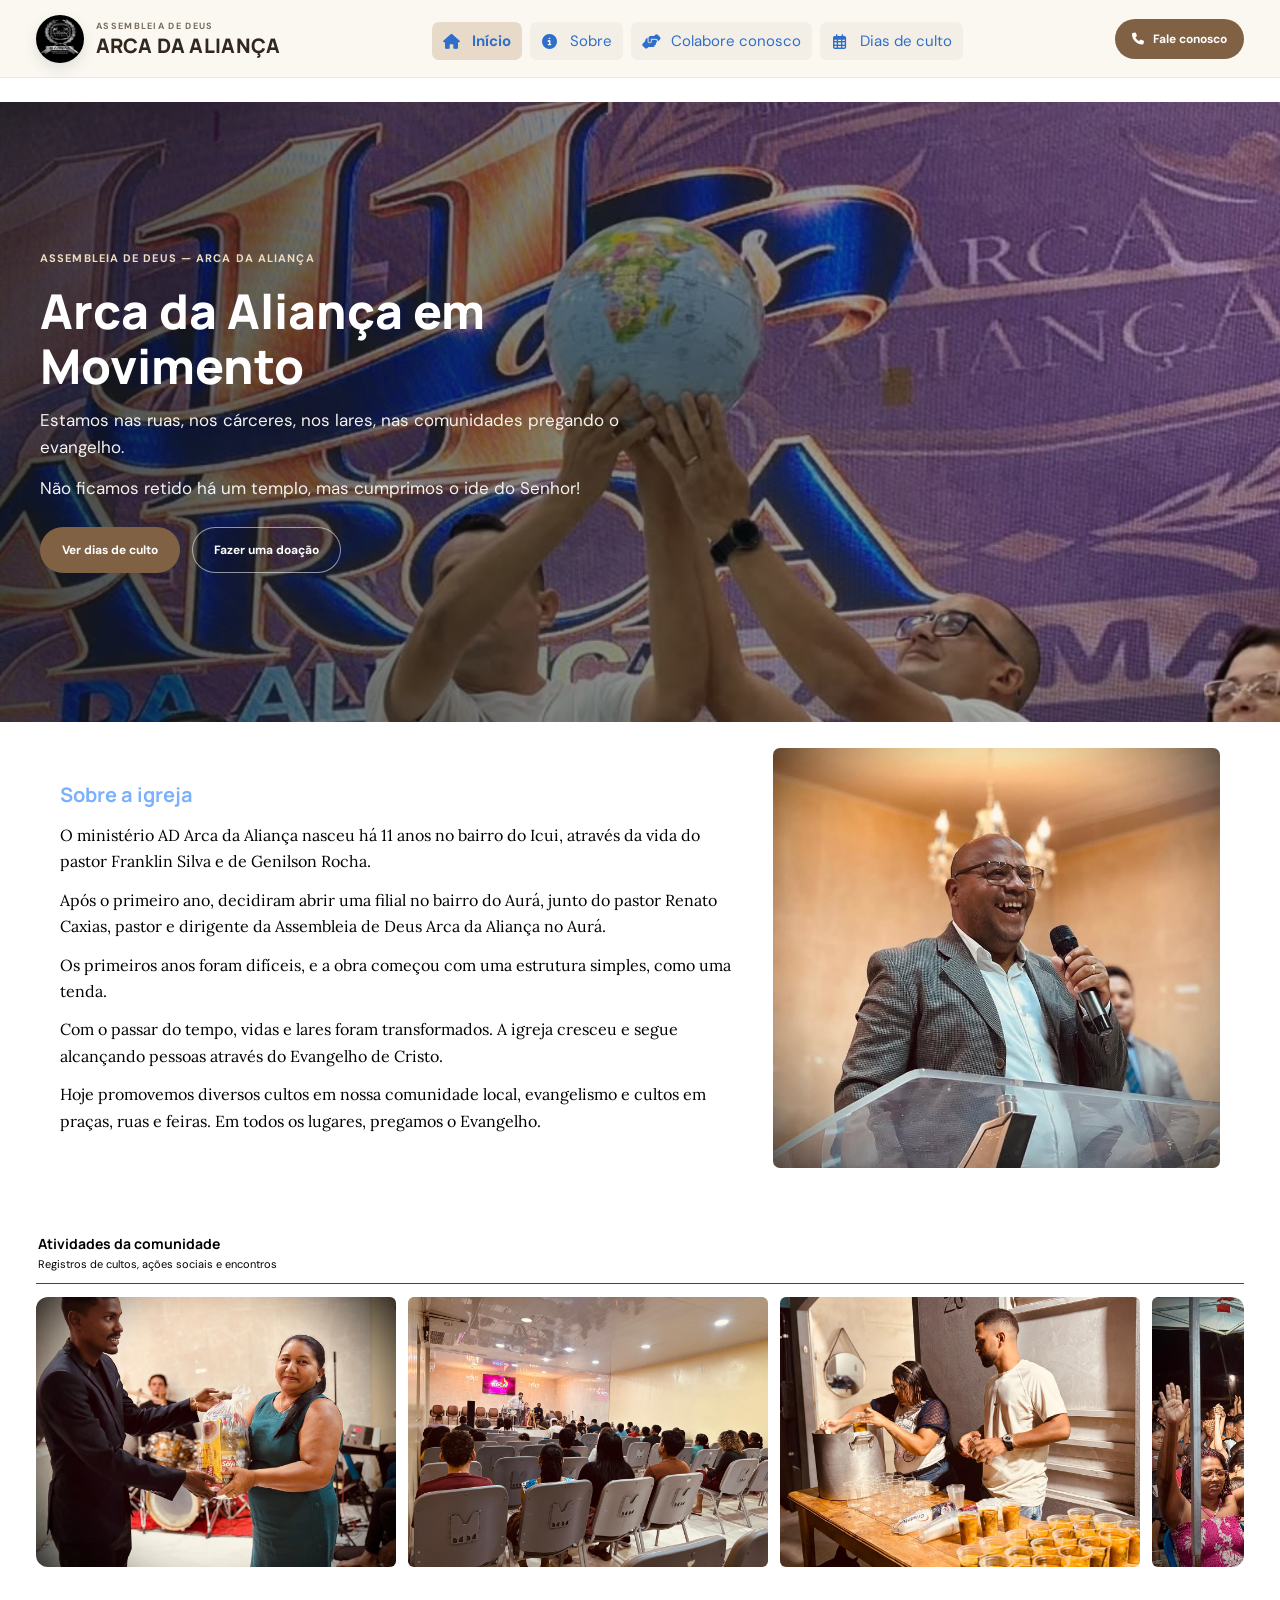
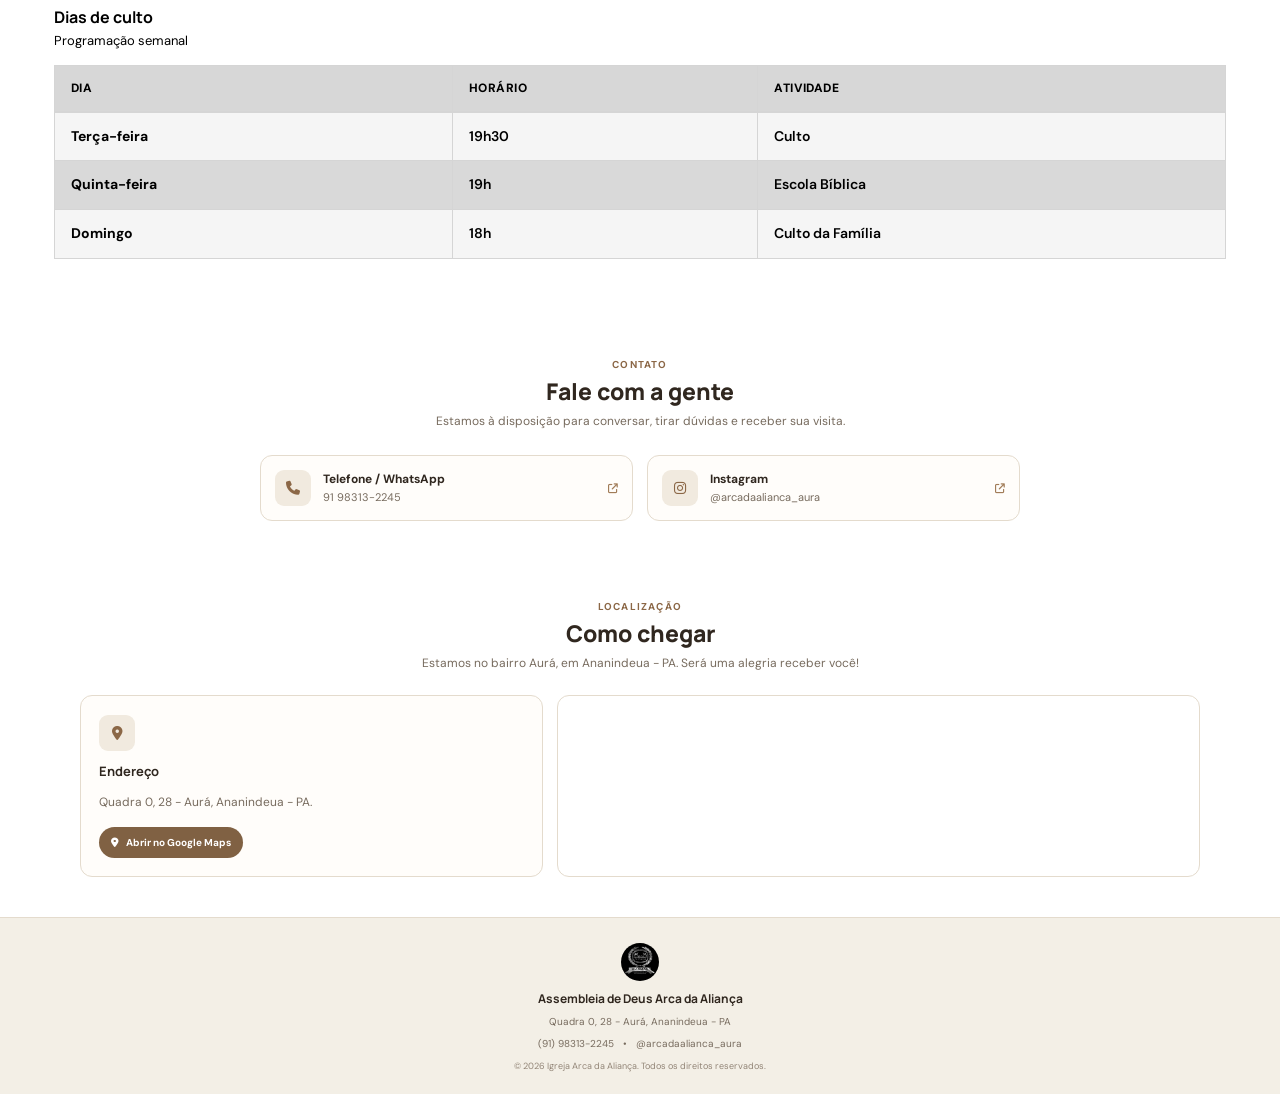
==== dashboard.html @ 75fc0b14 "Refresh dashboard header and hero" ====
<!DOCTYPE html>
<html lang="pt-BR">
  <head>
    <meta charset="UTF-8" />
    <meta name="viewport" content="width=device-width, initial-scale=1.0" />
    <meta name="theme-color" content="#f5f6f2" />
    <title>Painel de atividades | AD Arca da Aliança</title>
    <link rel="preconnect" href="https://fonts.googleapis.com" />
    <link rel="preconnect" href="https://fonts.gstatic.com" crossorigin />
    <link href="https://fonts.googleapis.com/css2?family=DM+Sans:wght@400;500;600;700&family=Lora:wght@400;500;600;700&family=Manrope:wght@500;600;700;800&display=swap" rel="stylesheet" />
    <link rel="stylesheet" href="https://cdnjs.cloudflare.com/ajax/libs/font-awesome/6.5.2/css/all.min.css" />
    <link rel="stylesheet" href="dashboard.css?v=20261015-layout2" />
  </head>
  <body class="dark-preview">
    <div class="app">
      <main class="main" id="inicio">
        <header class="topbar">
          <div class="brand-hero" aria-label="Logo e nome da igreja">
            <img src="logo_arca.jpg" alt="Logo da Assembleia de Deus Arca da Aliança" class="brand-logo" />
            <div class="brand-hero-copy">
              <span class="brand-hero-label">ASSEMBLEIA DE DEUS</span>
              <h1>ARCA DA ALIANÇA</h1>
            </div>
          </div>
          <nav class="nav" aria-label="Navegação principal">
            <a class="active" href="#inicio"><i class="fa-solid fa-house" aria-hidden="true"></i><span class="nav-link-label">Início</span></a>
            <a href="#sobre"><i class="fa-solid fa-circle-info" aria-hidden="true"></i><span class="nav-link-label">Sobre</span></a>
            <a href="colabore.html" target="_blank" rel="noopener noreferrer" title="Abrir chave Pix e QR Code"><i class="fa-solid fa-handshake-angle" aria-hidden="true"></i><span class="nav-link-label">Colabore conosco</span></a>
            <a href="#dias-culto"><i class="fa-regular fa-calendar-days" aria-hidden="true"></i><span class="nav-link-label">Dias de culto</span></a>
          </nav>
          <a class="header-cta" href="tel:+5591983132245"><i class="fa-solid fa-phone" aria-hidden="true"></i><span>Fale conosco</span></a>
        </header>

        <section class="welcome" id="sobre" aria-label="Sobre a comunidade">
          <div class="welcome-content">
            <div class="welcome-kicker">ASSEMBLEIA DE DEUS — ARCA DA ALIANÇA</div>
            <h2>Arca da Aliança em Movimento</h2>
            <p>Estamos nas ruas, nos cárceres, nos lares, nas comunidades pregando o evangelho.</p>
            <p>Não ficamos retido há um templo, mas cumprimos o ide do Senhor!</p>
            <div class="welcome-actions">
              <a class="welcome-action primary" href="#dias-culto">Ver dias de culto</a>
              <a class="welcome-action secondary" href="colabore.html" target="_blank" rel="noopener noreferrer">Fazer uma doação</a>
            </div>
          </div>
        </section>

    
        <div class="content-grid">
          <section class="panel" id="sobre-igreja">
            <div class="about-layout">
              <div class="about-copy">
                <h1 class="about-heading">Sobre a igreja</h1>
                <div class="about-description">
                  <p>O ministério AD Arca da Aliança nasceu há 11 anos no bairro do Icui, através da vida do pastor Franklin Silva e de Genilson Rocha.</p>
                  <p>Após o primeiro ano, decidiram abrir uma filial no bairro do Aurá, junto do pastor Renato Caxias, pastor e dirigente da Assembleia de Deus Arca da Aliança no Aurá.</p>
                  <p>Os primeiros anos foram difíceis, e a obra começou com uma estrutura simples, como uma tenda.</p>
                  <p>Com o passar do tempo, vidas e lares foram transformados. A igreja cresceu e segue alcançando pessoas através do Evangelho de Cristo.</p>
                  <p>Hoje promovemos diversos cultos em nossa comunidade local, evangelismo e cultos em praças, ruas e feiras. Em todos os lugares, pregamos o Evangelho.</p>
                </div>
              </div>
              <div class="about-side">
                <figure class="about-image pastor-photo">
                  <img src="PR.renato.jpg" alt="Pastor Renato da Assembleia de Deus Arca da Aliança" loading="lazy" />
                </figure>
              </div>
            </div>
          </section>

        </div>

        <section class="photo-trend" aria-label="Fotos das atividades da igreja">
          <div class="photo-trend-head">
            <div><h2>Atividades da comunidade</h2><p>Registros de cultos, ações sociais e encontros</p></div>
          </div>
          <div class="photo-trend-window" role="region" aria-label="Galeria de fotos em rolagem contínua" tabindex="0">
            <div class="photo-trend-track">
              <div class="photo-trend-set">
                <figure class="photo-trend-card"><img src="imagem_1.jpeg" alt="Entrega de alimentos durante uma ação comunitária" loading="lazy" /></figure>
                <figure class="photo-trend-card"><img src="imagem_2.jpeg" alt="Membros reunidos durante um culto" loading="lazy" /></figure>
                <figure class="photo-trend-card"><img src="imagem_3.jpeg" alt="Voluntários preparando bebidas para a comunidade" loading="lazy" /></figure>
                <figure class="photo-trend-card"><img src="imagem_4.jpeg" alt="Comunidade reunida em oração" loading="lazy" /></figure>
                <figure class="photo-trend-card"><img src="ceia_1.jpg" alt="Ceia do Senhor celebrada pela comunidade" loading="lazy" /></figure>
                <figure class="photo-trend-card"><img src="ceia_2.jpg" alt="Momento de comunhão e ceia em congregação" loading="lazy" /></figure>
              </div>
              <div class="photo-trend-set" aria-hidden="true">
                <figure class="photo-trend-card"><img src="imagem_1.jpeg" alt="" loading="lazy" /></figure>
                <figure class="photo-trend-card"><img src="imagem_2.jpeg" alt="" loading="lazy" /></figure>
                <figure class="photo-trend-card"><img src="imagem_3.jpeg" alt="" loading="lazy" /></figure>
                <figure class="photo-trend-card"><img src="imagem_4.jpeg" alt="" loading="lazy" /></figure>
                <figure class="photo-trend-card"><img src="ceia_1.jpg" alt="" loading="lazy" /></figure>
                <figure class="photo-trend-card"><img src="ceia_2.jpg" alt="" loading="lazy" /></figure>
              </div>
            </div>
          </div>
        </section>

        <section class="panel service-sheet" id="dias-culto" aria-labelledby="service-sheet-title">
          <div class="panel-head">
            <div><h2 id="service-sheet-title">Dias de culto</h2><p class="panel-subtitle">Programação semanal</p></div>
          </div>
          <div class="service-sheet-scroll">
            <table class="service-table">
              <caption class="sr-only">Dias, horários e atividades da igreja</caption>
              <thead>
                <tr><th scope="col">Dia</th><th scope="col">Horário</th><th scope="col">Atividade</th></tr>
              </thead>
              <tbody>
                <tr><th scope="row">Terça-feira</th><td>19h30</td><td>Culto</td></tr>
                <tr class="day-highlight"><th scope="row">Quinta-feira</th><td>19h</td><td>Escola Bíblica</td></tr>
                <tr><th scope="row">Domingo</th><td>18h</td><td>Culto da Família</td></tr>
              </tbody>
            </table>
          </div>
        </section>

        <section class="contact-section" id="contato" aria-labelledby="contact-title">
          <div class="closing-heading">
            <span class="closing-eyebrow">Contato</span>
            <h2 id="contact-title">Fale com a gente</h2>
            <p>Estamos à disposição para conversar, tirar dúvidas e receber sua visita.</p>
          </div>
          <div class="contact-list">
            <a class="contact-card" href="tel:+5591983132245">
              <span class="closing-icon"><i class="fa-solid fa-phone" aria-hidden="true"></i></span>
              <span><strong>Telefone / WhatsApp</strong><small>91 98313-2245</small></span>
              <i class="fa-solid fa-arrow-up-right-from-square contact-arrow" aria-hidden="true"></i>
            </a>
            <a class="contact-card" href="https://www.instagram.com/arcadaalianca_aura?utm_source=ig_web_button_share_sheet&;srtk=ZDNlZDc0MzIxNw==" target="_blank" rel="noopener noreferrer">
              <span class="closing-icon"><i class="fa-brands fa-instagram" aria-hidden="true"></i></span>
              <span><strong>Instagram</strong><small>@arcadaalianca_aura</small></span>
              <i class="fa-solid fa-arrow-up-right-from-square contact-arrow" aria-hidden="true"></i>
            </a>
          </div>
        </section>

        <section class="location-section" id="atividades" aria-labelledby="location-title">
          <div class="closing-heading">
            <span class="closing-eyebrow">Localização</span>
            <h2 id="location-title">Como chegar</h2>
            <p>Estamos no bairro Aurá, em Ananindeua - PA. Será uma alegria receber você!</p>
          </div>
          <div class="location-layout">
            <div class="address-card">
              <span class="closing-icon"><i class="fa-solid fa-location-dot" aria-hidden="true"></i></span>
              <h3>Endereço</h3>
              <p>Quadra 0, 28 - Aurá, Ananindeua - PA.</p>
              <a class="map-link" href="https://maps.app.goo.gl/gEr5ApzBTGcpxext6" target="_blank" rel="noopener noreferrer">
                <i class="fa-solid fa-location-dot" aria-hidden="true"></i> Abrir no Google Maps
              </a>
            </div>
            <div class="location-map">
              <iframe
                title="Mapa da Assembleia de Deus Arca da Aliança no bairro Aurá"
                src="https://www.google.com/maps?q=Quadra+0,+28,+Aur%C3%A1,+Ananindeua+-+PA&output=embed"
                loading="lazy"
                referrerpolicy="no-referrer-when-downgrade"
                allowfullscreen>
              </iframe>
            </div>
          </div>
        </section>

      </main>
      <footer class="site-footer">
        <img src="logo_arca.jpg" alt="" class="footer-logo" />
        <strong>Assembleia de Deus Arca da Aliança</strong>
        <p>Quadra 0, 28 - Aurá, Ananindeua - PA</p>
        <div class="footer-contact">
          <a href="tel:+5591983132245">(91) 98313-2245</a>
          <span aria-hidden="true">•</span>
          <a href="https://www.instagram.com/arcadaalianca_aura?utm_source=ig_web_button_share_sheet&;srtk=ZDNlZDc0MzIxNw==" target="_blank" rel="noopener noreferrer">@arcadaalianca_aura</a>
        </div>
        <small>© 2026 Igreja Arca da Aliança. Todos os direitos reservados.</small>
      </footer>
    </div>

    <script>
      document.querySelectorAll(".nav a").forEach((link) => {
        link.addEventListener("click", () => {
          document.querySelectorAll(".nav a").forEach((item) => item.classList.remove("active"));
          link.classList.add("active");
        });
      });
    </script>
  </body>
</html>
---- dashboard.css ----
:root {
  --canvas: #f4f8ff;
  --surface: #fff;
  --ink: #1c2d3d;
  --muted: #5f7286;
  --line: #e4ebf7;
  --green: #2f6ecb;
  --green-soft: #ebf4ff;
  --coral: #d96e55;
  --coral-soft: #fbede8;
  --blue: #2f6ecb;
  --blue-soft: #ebf4ff;
  --gold: #bd8b3d;
  --gold-soft: #f7f0e3;
  --shadow: 0 12px 30px rgba(38, 74, 120, 0.08);
}

* { box-sizing: border-box; }

body {
  margin: 0;
  background: #ffffff;
  color: var(--ink);
  font-family: "DM Sans", sans-serif;
  font-size: 14px;
}

body.dark-preview {
  --canvas: #0f1a2d;
  --surface: #1e2d45;
  --ink: #edf3ff;
  --muted: #a9bfdc;
  --line: #314a6c;
  --green: #7bb0ff;
  --green-soft: #20385d;
  --coral: #ef987f;
  --coral-soft: #452f2a;
  --blue: #7bb0ff;
  --blue-soft: #20385d;
  --gold: #e2c071;
  --gold-soft: #413a27;
  --shadow: 0 10px 28px rgba(0, 0, 0, 0.25);
}

body.dark-preview .sidebar { background: var(--surface); }
body.dark-preview .nav-label { color: var(--muted); }
body.dark-preview .nav a,
body.dark-preview .nav a:hover { color: #2f6ecb; }
body.dark-preview .icon-button { color: #c9d3cc; }
body.dark-preview .period-select,
body.dark-preview .secondary-button,
body.dark-preview .select-small { background: var(--surface); color: var(--ink); }
body.dark-preview .eyebrow,
body.dark-preview .about-heading,
body.dark-preview .church-info-copy a { color: var(--green); }
body.dark-preview .about-description,
body.dark-preview .church-info-copy p,
body.dark-preview .service-table tbody th,
body.dark-preview .service-table tbody td { color: #dce6de; }
body.dark-preview .service-table tbody tr:nth-child(even) { background: var(--surface); }
body.dark-preview .bar.current { background: var(--green); }

button, select, input, textarea { font: inherit; }
button { cursor: pointer; }
.app { min-height: 100vh; }

.sidebar {
  background: transparent;
  border-right: none;
  display: flex;
  flex-direction: column;
  inset: 0 auto 0 0;
  padding: 14px 17px 18px;
  position: fixed;
  width: 244px;
  z-index: 3;
}

.brand { align-items: center; display: flex; gap: 11px; padding: 0 7px 14px; }
.brand-mark {
  align-items: center;
  background: transparent;
  border-radius: 0;
  color: white;
  display: flex;
  flex: 0 0 39px;
  height: 39px;
  justify-content: center;
  overflow: hidden;
}
.brand-mark img { display: block; height: 100%; object-fit: cover; width: 100%; }
.brand-mark i { font-size: 17px; }
.brand-name { font: 800 13px/1.25 "Manrope", sans-serif; }
.brand-caption { color: var(--muted); font-size: 11px; margin-top: 3px; }
.nav { display: flex; flex-wrap: wrap; gap: 5px 8px; justify-content: center; margin-top: 7px; padding: 0 0 2px; width: 100%; }
.nav a {
  align-items: center;
  background: #f3efe6;
  border-radius: 7px;
  color: #2f6ecb;
  display: flex;
  flex: 0 0 auto;
  font-size: 15px;
  gap: 12px;
  min-height: 38px;
  padding: 0 11px;
  text-decoration: none;
  transition: background 160ms ease, color 160ms ease;
}
.nav a i { font-size: 15px; text-align: center; width: 17px; }
.nav a:hover { background: #eee5d8; color: #2f6ecb; }
.nav a.active { background: #e7dac8; color: #2f6ecb; font-weight: 700; }
.nav-count { background: var(--coral-soft); border-radius: 20px; color: var(--coral); font-size: 10px; font-weight: 700; margin-left: auto; padding: 3px 7px; }
.sidebar-bottom { border-top: 1px solid var(--line); margin-top: auto; padding-top: 15px; }
.church-mini { align-items: center; display: flex; gap: 10px; padding: 7px; }
.church-mini img { border-radius: 50%; height: 34px; object-fit: cover; width: 34px; }
.church-mini strong { display: block; font-size: 12px; }
.church-mini span { color: var(--muted); display: block; font-size: 10px; margin-top: 2px; }

.main {
  margin-left: 0;
  min-height: 100vh;
  padding: 20px 36px 38px;
  background: #ffffff;
}
.topbar { align-items: center; background: #fbf8f2; border-bottom: 1px solid #eee6d8; display: flex; flex-direction: row; gap: 12px 22px; height: auto; justify-content: space-between; margin: -20px -36px 24px; min-height: 78px; padding: 10px 36px; }
.brand-hero { align-items: center; display: flex; flex: 0 0 auto; gap: 12px; }
.brand-logo { border-radius: 50%; box-shadow: 0 6px 14px rgba(34, 55, 42, 0.12); height: 48px; object-fit: cover; width: 48px; }
.brand-hero-copy { display: flex; flex-direction: column; gap: 2px; }
.brand-hero-label { color: #776b5e; font-size: 9px; font-weight: 700; letter-spacing: 1.3px; text-transform: uppercase; }
.brand-hero h1 { color: #30271f; font: 800 20px/1.15 "Manrope", sans-serif; letter-spacing: 0.3px; margin: 0; }
.header-cta { align-items: center; background: #806143; border-radius: 24px; color: #fff; display: inline-flex; flex: 0 0 auto; font-size: 12px; font-weight: 700; gap: 9px; min-height: 40px; padding: 0 17px; text-decoration: none; transition: background 160ms ease; }
.header-cta:hover { background: #654b32; }
.crumb { color: #111111; font-size: 12px; }
.crumb strong { color: #111111; font-weight: 600; }
.top-actions { align-items: center; display: flex; gap: 17px; }
.icon-button { background: transparent; border: 0; color: #69736c; font-size: 16px; height: 36px; position: relative; width: 36px; }
.icon-button:hover { color: var(--green); }
.notification-dot { background: var(--coral); border: 2px solid var(--canvas); border-radius: 50%; height: 8px; position: absolute; right: 7px; top: 6px; width: 8px; }
.top-divider { background: var(--line); height: 28px; width: 1px; }
.profile { align-items: center; display: flex; gap: 9px; }
.profile-avatar { align-items: center; background: #e6d5c2; border-radius: 50%; color: #604c39; display: flex; font-size: 11px; font-weight: 700; height: 34px; justify-content: center; width: 34px; }
.profile-name { font-size: 12px; font-weight: 700; }
.profile-role { color: var(--muted); font-size: 10px; margin-top: 2px; }

.page-heading { display: none; }
.eyebrow { display: none; }
h1, h2, p { margin: 0; }
h1 { font: 800 25px/1.25 "Manrope", sans-serif; margin-top: 5px; }
.heading-copy { color: var(--muted); font-size: 12px; margin-top: 6px; }
.heading-actions { align-items: center; display: flex; gap: 9px; }
.period-select, .secondary-button {
  background: var(--surface);
  border: 1px solid var(--line);
  border-radius: 6px;
  color: #455047;
  height: 38px;
  padding: 0 11px;
}
.period-select { min-width: 142px; }
.primary-button { align-items: center; background: var(--blue); border: 0; border-radius: 6px; color: white; display: inline-flex; gap: 8px; height: 38px; padding: 0 13px; transition: background 160ms ease; }
.primary-button:hover { background: #245fb3; }

.welcome {
  align-items: center;
  background: linear-gradient(90deg, rgba(11, 20, 16, 0.76) 0%, rgba(11, 20, 16, 0.54) 30%, rgba(11, 20, 16, 0.26) 100%), url("fundo_1.jpg") center 46% / cover no-repeat;
  border-radius: 0;
  color: white;
  display: flex;
  justify-content: flex-start;
  margin: 0 -36px;
  min-height: min(74vh, 620px);
  overflow: hidden;
  padding: 64px max(36px, calc((100vw - 1200px) / 2));
  position: relative;
}
.welcome::after { content: ""; inset: 0; position: absolute; }
.welcome img { display: none; }
.welcome-content { max-width: 660px; position: relative; z-index: 1; }
.welcome-kicker { color: #f0ddbf; font-size: 11px; font-weight: 700; letter-spacing: 1.1px; }
.welcome h2 { font: 800 48px/1.15 "Manrope", sans-serif; margin-top: 18px; max-width: 620px; }
.welcome p { color: #f4f2ed; font-size: 17px; line-height: 1.6; margin-top: 14px; max-width: 620px; }
.welcome-actions { align-items: center; display: flex; flex-wrap: wrap; gap: 12px; margin-top: 25px; }
.welcome-action { align-items: center; border: 1px solid transparent; border-radius: 24px; display: inline-flex; font-size: 12px; font-weight: 700; justify-content: center; min-height: 46px; padding: 0 21px; text-decoration: none; transition: background 160ms ease, border-color 160ms ease; }
.welcome-action.primary { background: #806143; color: #fff; }
.welcome-action.primary:hover { background: #654b32; }
.welcome-action.secondary { background: rgba(20, 18, 17, .16); border-color: rgba(255, 255, 255, .55); color: #fff; }
.welcome-action.secondary:hover { background: rgba(255, 255, 255, .16); }
.welcome-date { align-items: center; align-self: flex-end; background: rgba(255,255,255,.12); border: 1px solid rgba(255,255,255,.2); border-radius: 5px; color: white; display: flex; font-size: 11px; gap: 8px; padding: 11px 13px; position: relative; z-index: 1; }

.section-heading { align-items: center; display: flex; justify-content: space-between; margin-bottom: 13px; }
.section-heading h2 { font: 700 14px "Manrope", sans-serif; }
.section-heading a { color: var(--green); font-size: 11px; font-weight: 700; text-decoration: none; }
.metrics { display: grid; gap: 13px; grid-template-columns: repeat(4, minmax(0, 1fr)); margin: 22px 0; }
.metric { background: var(--surface); border: 1px solid var(--line); border-radius: 7px; min-height: 118px; padding: 16px; }
.metric-top { align-items: center; color: var(--muted); display: flex; font-size: 11px; justify-content: space-between; }
.metric-icon { align-items: center; border-radius: 6px; display: flex; height: 31px; justify-content: center; width: 31px; }
.metric-icon.green { background: var(--green-soft); color: var(--green); }
.metric-icon.coral { background: var(--coral-soft); color: var(--coral); }
.metric-icon.blue { background: var(--blue-soft); color: var(--blue); }
.metric-icon.gold { background: var(--gold-soft); color: var(--gold); }
.metric-value { font: 800 23px "Manrope", sans-serif; margin-top: 10px; }
.metric-value-upcoming { font-size: 20px; }
.metric-foot { color: var(--muted); font-size: 10px; margin-top: 4px; }
.positive { color: var(--green); font-weight: 700; }

.content-grid { display: grid; gap: 15px; grid-template-columns: minmax(0, 1fr); }
.panel {
  background: transparent;
  border: none;
  border-radius: 0;
  min-width: 0;
  box-shadow: none;
}
#sobre-igreja { min-height: 400px; }
.panel-head { align-items: center; display: flex; justify-content: space-between; padding: 17px 18px 0; }
.panel-head h2 { font: 700 13px "Manrope", sans-serif; }
.panel-subtitle { color: #111111; font-size: 10px; margin-top: 4px; }
.select-small { background: white; border: 1px solid var(--line); border-radius: 5px; color: #111111; font-size: 10px; height: 29px; padding: 0 7px; }
.about-layout { align-items: center; display: grid; gap: 30px; grid-template-columns: minmax(0, 1.45fr) minmax(260px, .95fr); padding: 26px 24px 24px; }
.about-copy { min-width: 0; }
.about-heading { color: #111111; font: 700 20px/1.3 "Manrope", sans-serif; margin: 0; }
.about-description { color: #000000; font: 400 16px/1.65 "Lora", Georgia, serif; padding-top: 14px; }
.about-description p + p { margin-top: 12px; }
.about-description p { color: #000000; }
.about-side { display: grid; gap: 16px; }
.about-image { aspect-ratio: 16 / 9; border-radius: 7px; margin: 0; overflow: hidden; }
.pastor-photo {
  aspect-ratio: 4 / 4.8;
  max-height: 420px;
  width: 100%;
}
.pastor-photo img { display: block; height: 100%; object-fit: cover; width: 100%; }
.about-image video { display: none; }
.chart-legend { align-items: center; color: var(--muted); display: flex; font-size: 10px; gap: 7px; padding: 18px 19px 0; }
.legend-dot { background: var(--green); border-radius: 50%; height: 7px; width: 7px; }
.chart { display: flex; flex-direction: column; height: 185px; justify-content: space-between; margin: 12px 18px 15px; }
.chart-area { align-items: end; border-bottom: 1px solid var(--line); display: flex; flex: 1; gap: 13px; justify-content: space-around; padding: 7px 5px 0; position: relative; }
.chart-area::before, .chart-area::after { border-top: 1px dashed #edf0eb; content: ""; left: 0; position: absolute; right: 0; }
.chart-area::before { top: 33%; }
.chart-area::after { top: 66%; }
.bar-group { align-items: center; display: flex; flex: 1; flex-direction: column; height: 100%; justify-content: end; position: relative; z-index: 1; }
.bar { background: #bdd4c5; border-radius: 4px 4px 0 0; min-height: 6px; transition: height 250ms ease; width: min(27px, 70%); }
.bar.current { background: var(--green); }
.bar-42 { height: 42%; }
.bar-23 { height: 23%; }
.bar-31 { height: 31%; }
.bar-52 { height: 52%; }
.bar-76 { height: 76%; }
.bar-label { color: var(--muted); font-size: 9px; padding-top: 8px; }
.chart-foot { color: var(--muted); display: flex; font-size: 9px; justify-content: space-between; padding-top: 7px; }

.contact-section {
  background: #fff;
  margin: 38px -36px 0;
  padding: 43px 36px 40px;
}
.closing-heading { margin: 0 auto; max-width: 620px; text-align: center; }
.closing-eyebrow { color: #8b6746; display: block; font-size: 10px; font-weight: 700; letter-spacing: 1.2px; text-transform: uppercase; }
.closing-heading h2 { color: #30271f; font: 800 23px/1.25 "Manrope", sans-serif; margin-top: 6px; }
.closing-heading p { color: #776b5e; font-size: 12px; line-height: 1.6; margin-top: 7px; }
.contact-list { display: grid; gap: 14px; grid-template-columns: repeat(2, minmax(0, 1fr)); margin: 23px auto 0; max-width: 760px; }
.contact-card { align-items: center; background: #fffdfa; border: 1px solid #e4dbcd; border-radius: 12px; color: #30271f; display: flex; gap: 12px; min-height: 66px; padding: 12px 14px; text-decoration: none; transition: border-color 160ms ease, transform 160ms ease; }
.contact-card:hover { border-color: #a17c58; transform: translateY(-2px); }
.closing-icon { align-items: center; background: #f1eadf; border-radius: 9px; color: #8b6746; display: inline-flex; flex: 0 0 36px; height: 36px; justify-content: center; width: 36px; }
.contact-card strong, .contact-card small { display: block; }
.contact-card strong { font-size: 12px; }
.contact-card small { color: #776b5e; font-size: 11px; margin-top: 3px; }
.contact-arrow { color: #a17c58; font-size: 10px; margin-left: auto; }
.location-section { background: #fff; margin: 0 -36px; padding: 39px 36px 40px; }
.location-layout { align-items: stretch; display: grid; gap: 14px; grid-template-columns: minmax(220px, .72fr) minmax(0, 1fr); margin: 22px auto 0; max-width: 1120px; }
.address-card { align-content: center; background: #fffdfa; border: 1px solid #e4dbcd; border-radius: 12px; min-height: 180px; padding: 18px; }
.address-card h3 { color: #30271f; font: 700 13px "Manrope", sans-serif; margin-top: 11px; }
.address-card p { color: #776b5e; font-size: 12px; line-height: 1.6; margin-top: 6px; }
.map-link { align-items: center; background: #806143; border-radius: 20px; color: white; display: inline-flex; font-size: 10px; font-weight: 700; gap: 7px; margin-top: 14px; padding: 9px 12px; text-decoration: none; }
.map-link:hover { background: #654b32; }
.location-map { border: 1px solid #e4dbcd; border-radius: 12px; min-height: 180px; overflow: hidden; }
.location-map iframe { border: 0; display: block; height: 100%; min-height: 180px; width: 100%; }
.site-footer { align-items: center; background: #f3efe6; border-top: 1px solid #e4dbcd; color: #30271f; display: flex; flex-direction: column; gap: 7px; margin: -38px 0 0; padding: 25px 24px 22px; text-align: center; }
.footer-logo { border-radius: 50%; height: 38px; object-fit: cover; width: 38px; }
.site-footer > strong { font: 700 12px "Manrope", sans-serif; margin-top: 2px; }
.site-footer p, .footer-contact { color: #776b5e; font-size: 10px; line-height: 1.5; }
.footer-contact { align-items: center; display: flex; flex-wrap: wrap; gap: 9px; justify-content: center; }
.footer-contact a { color: inherit; text-decoration: none; }
.footer-contact a:hover { text-decoration: underline; }
.site-footer > small { color: #928577; font-size: 9px; margin-top: 2px; }
.service-sheet { margin-top: 22px; }
.service-sheet .panel-head h2, .church-info-panel .panel-head h2 { font-size: 16px; color: #000000; }
.service-sheet .panel-subtitle, .church-info-panel .panel-subtitle { font-size: 13px; color: #000000; }
.service-sheet-scroll { overflow-x: auto; padding: 16px 18px 18px; }
.service-table {
  border-collapse: collapse;
  min-width: 440px;
  width: 100%;
  background: #f2f2f2;
  border: 1px solid #d5d5d5;
}
.service-table th, .service-table td {
  border: 1px solid #d5d5d5;
  padding: 14px 16px;
  text-align: left;
  font-size: 14px;
  line-height: 1.4;
}
.service-table thead th {
  background: #d7d7d7;
  color: #000000;
  font-size: 12px;
  font-weight: 800;
  text-transform: uppercase;
  letter-spacing: 0.04em;
}
.service-table tbody th, .service-table tbody td {
  color: #000000 !important;
  background: #f5f5f5;
  font-weight: 600;
}
.service-table tbody th { font-weight: 700; }
.service-table tbody td { color: #000000 !important; }
.service-table tbody tr:nth-child(even) { background: #efefef; }
.service-table tbody tr:nth-child(odd) { background: #f7f7f7; }
.service-table .day-highlight {
  background: #d9d9d9 !important;
}
.service-table .day-highlight th,
.service-table .day-highlight td {
  color: #000000;
  background: #d9d9d9 !important;
}
.photo-trend { margin-top: 24px; padding: 18px 0 0; }
.photo-trend-head { border-bottom: 1px solid var(--line); margin-bottom: 13px; padding: 0 2px 12px; }
.photo-trend-head h2 { font: 700 14px "Manrope", sans-serif; color: #000000; }
.photo-trend-head p { color: #000000; font-size: 11px; margin-top: 4px; }
.photo-trend-window { border-radius: 12px; overflow: hidden; }
.photo-trend-window:hover .photo-trend-track, .photo-trend-window:focus .photo-trend-track { animation-play-state: paused; }
.photo-trend-track { animation: photo-drift 36s linear infinite; display: flex; width: max-content; }
.photo-trend-set { display: flex; flex: 0 0 auto; gap: 12px; padding-right: 12px; }
.photo-trend-card { border-radius: 6px; flex: 0 0 min(78vw, 360px); margin: 0; overflow: hidden; }
.photo-trend-card img { aspect-ratio: 4 / 3; display: block; object-fit: cover; width: 100%; }
@keyframes photo-drift { to { transform: translateX(-50%); } }
.contribution-page { align-items: center; display: grid; min-height: 100vh; padding: 24px; }
.contribution-card { background: var(--surface); border: 1px solid var(--line); border-radius: 7px; margin: auto; max-width: 440px; padding: 24px; text-align: center; width: 100%; }
.contribution-back { color: var(--green); display: inline-block; font-size: 12px; font-weight: 700; margin-bottom: 22px; text-decoration: none; }
.contribution-back:hover { text-decoration: underline; }
.contribution-kicker { color: var(--green); font-size: 11px; font-weight: 700; text-transform: uppercase; }
.contribution-card h1 { font: 800 23px/1.3 "Manrope", sans-serif; margin: 6px 0 0; }
.contribution-lead { color: var(--muted); font-size: 13px; line-height: 1.5; margin-top: 8px; }
.contribution-key { background: var(--canvas); border-radius: 6px; margin: 20px auto 16px; padding: 14px 16px; }
.contribution-key span { color: var(--muted); display: block; font-size: 11px; font-weight: 700; }
.contribution-key strong { color: var(--ink); display: block; font: 700 16px/1.5 "Lora", Georgia, serif; margin-top: 5px; overflow-wrap: anywhere; }
.contribution-qr { border-radius: 6px; display: inline-block; max-width: 300px; overflow: hidden; width: 100%; }
.contribution-qr img { display: block; height: auto; width: 100%; }
.toast { background: #20382c; border-radius: 6px; bottom: 20px; color: white; opacity: 0; padding: 11px 15px; pointer-events: none; position: fixed; right: 22px; transform: translateY(8px); transition: 180ms ease; z-index: 5; }
.toast.visible { opacity: 1; transform: translateY(0); }

.mobile-brand { display: none; }

@media (max-width: 1050px) {
  .main { padding-left: 25px; padding-right: 25px; }
  .topbar { margin-left: -25px; margin-right: -25px; padding-left: 25px; padding-right: 25px; }
  .nav { gap: 5px; }
  .nav a { gap: 8px; padding-left: 9px; padding-right: 9px; }
  .welcome { margin-left: -25px; margin-right: -25px; padding-left: max(25px, calc((100vw - 1200px) / 2)); padding-right: 25px; }
  .contact-section, .location-section { margin-left: -25px; margin-right: -25px; padding-left: 25px; padding-right: 25px; }
  .metrics { gap: 9px; }
  .metric { padding: 13px; }
}
@media (max-width: 800px) {
  .brand { padding: 0; }
  .nav { gap: 4px; margin-top: 9px; }
  .nav a { font-size: 14px; min-height: 40px; padding: 0 9px; }
  .nav a i { font-size: 14px; }
  .nav-count { display: none; }
  .about-layout { grid-template-columns: minmax(0, 1fr); }
  .about-image { max-width: 400px; width: 100%; }
  .main { margin-left: 0; padding: 0 18px 28px; }
  .topbar { flex-wrap: wrap; justify-content: space-between; margin: 0 -18px 14px; padding: 12px 18px; }
  .welcome { margin-left: -18px; margin-right: -18px; padding-left: 18px; padding-right: 18px; }
  .nav { flex: 1 1 100%; justify-content: center; margin-top: 0; order: 3; }
  .profile-name, .profile-role { display: none; }
  .top-actions { gap: 8px; }
  .contact-section { margin-left: -18px; margin-right: -18px; padding-left: 18px; padding-right: 18px; }
  .location-section { margin-left: -18px; margin-right: -18px; padding-left: 18px; padding-right: 18px; }
  .site-footer { margin-top: -28px; }
}
@media (max-width: 620px) {
  .main { padding-left: 14px; padding-right: 14px; }
  .topbar { justify-content: center; margin-left: -14px; margin-right: -14px; padding: 13px 14px; }
  .brand-hero { flex: 1 1 100%; justify-content: center; }
  .brand-logo { height: 44px; width: 44px; }
  .brand-hero h1 { font-size: 18px; }
  .header-cta { min-height: 36px; }
  .nav { gap: 5px; }
  .nav a { font-size: 12px; gap: 6px; min-height: 36px; padding: 0 8px; }
  .contact-section { margin-left: -14px; margin-right: -14px; padding: 34px 14px 30px; }
  .contact-list { grid-template-columns: minmax(0, 1fr); margin-top: 18px; }
  .location-section { margin-left: -14px; margin-right: -14px; padding: 32px 14px; }
  .location-layout { grid-template-columns: minmax(0, 1fr); margin-top: 18px; }
  .address-card { min-height: 0; }
  .location-map, .location-map iframe { min-height: 230px; }
  .site-footer { margin-top: -28px; padding: 23px 14px 20px; }
  .page-heading { align-items: flex-start; flex-direction: column; gap: 14px; padding: 21px 0 16px; }
  h1 { font-size: 22px; }
  .heading-actions { width: 100%; }
  .period-select { flex: 1; }
  .welcome { margin-left: -14px; margin-right: -14px; min-height: 460px; padding: 46px 20px; }
  .welcome h2 { font-size: 34px; margin-top: 12px; }
  .welcome p { font-size: 15px; margin-top: 11px; }
  .welcome-actions { align-items: flex-start; flex-direction: column; gap: 10px; margin-top: 20px; }
  .welcome-action { min-height: 42px; }
  .metrics { grid-template-columns: repeat(2, minmax(0, 1fr)); margin: 15px 0; }
  .metric { min-height: 110px; }
  .content-grid { grid-template-columns: minmax(0, 1fr); }
  .chart { height: 170px; }
  .top-divider { display: none; }
  .crumb { font-size: 10px; }
}
@media (prefers-reduced-motion: reduce) {
  *, *::before, *::after { scroll-behavior: auto !important; transition-duration: .01ms !important; }
  .photo-trend-window { overflow-x: auto; scroll-snap-type: x mandatory; }
  .photo-trend-track { animation: none; }
  .photo-trend-set[aria-hidden="true"] { display: none; }
  .photo-trend-card { scroll-snap-align: start; }
}
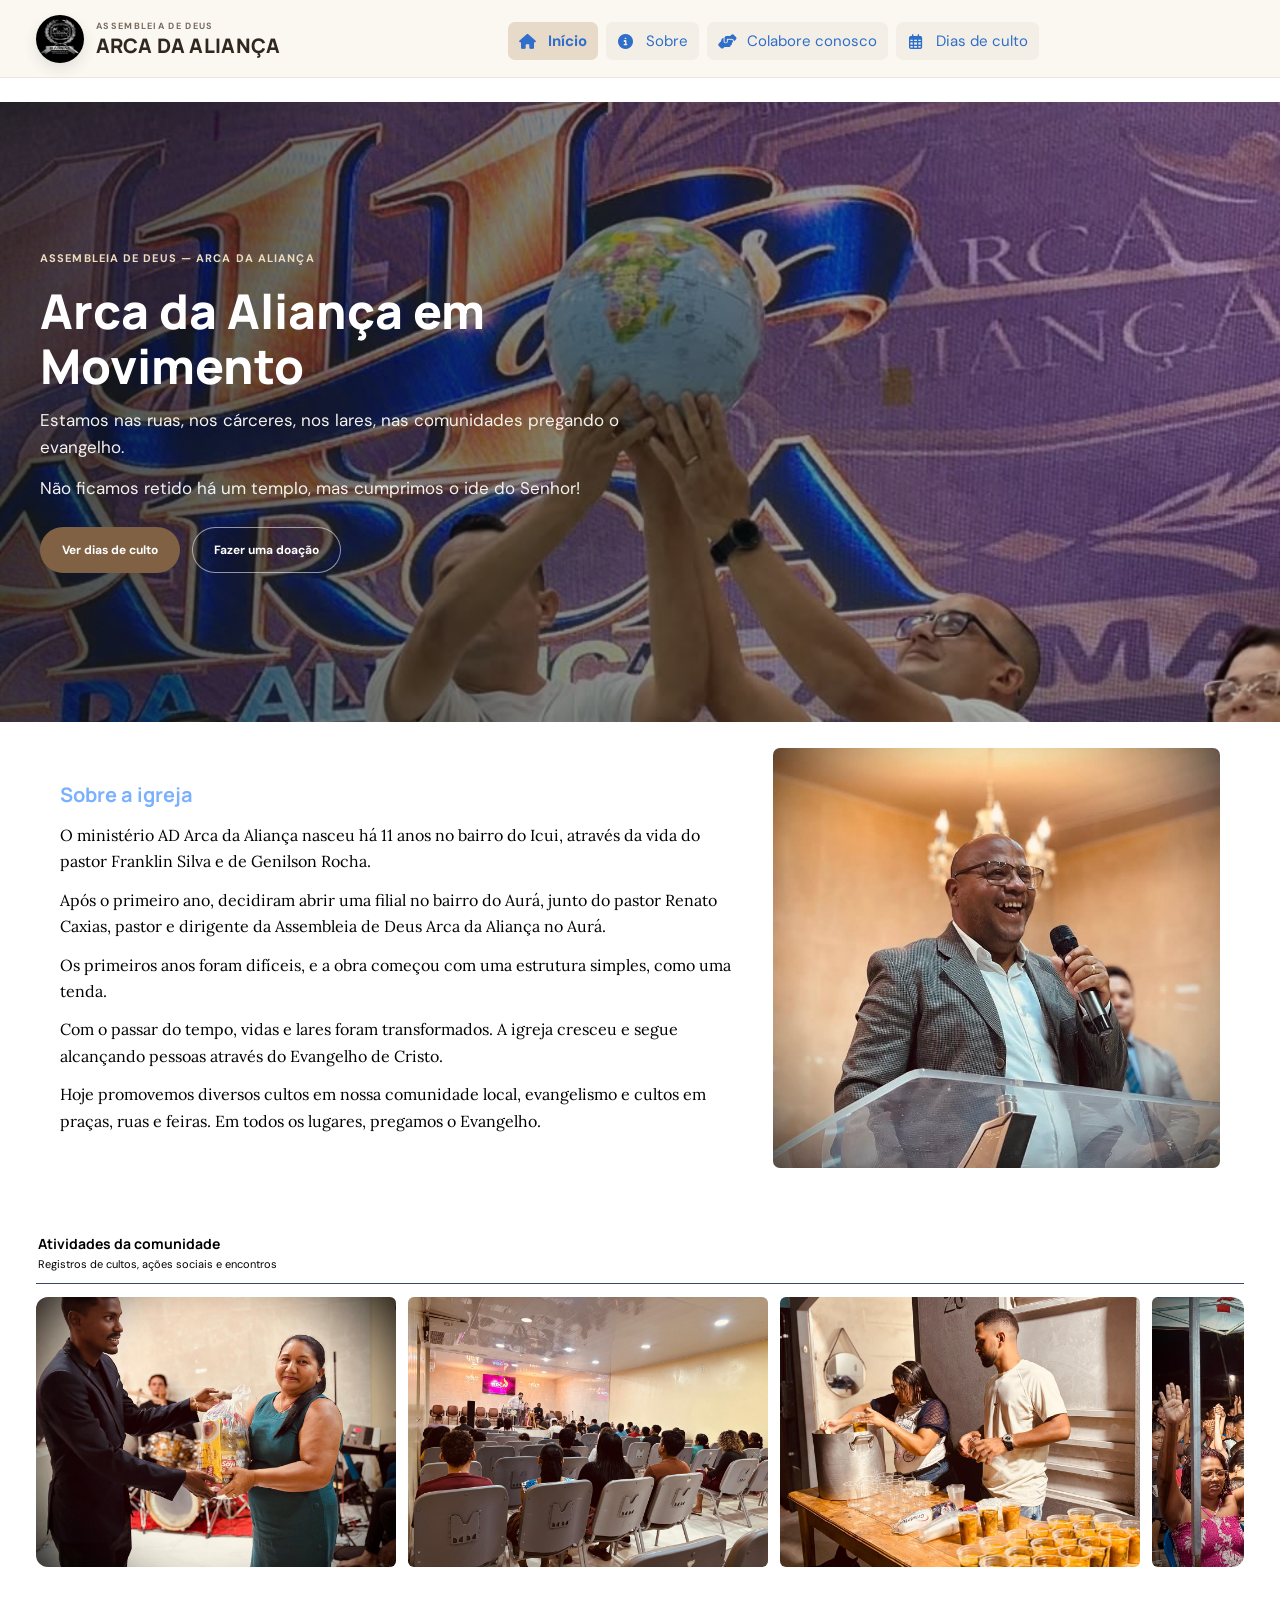
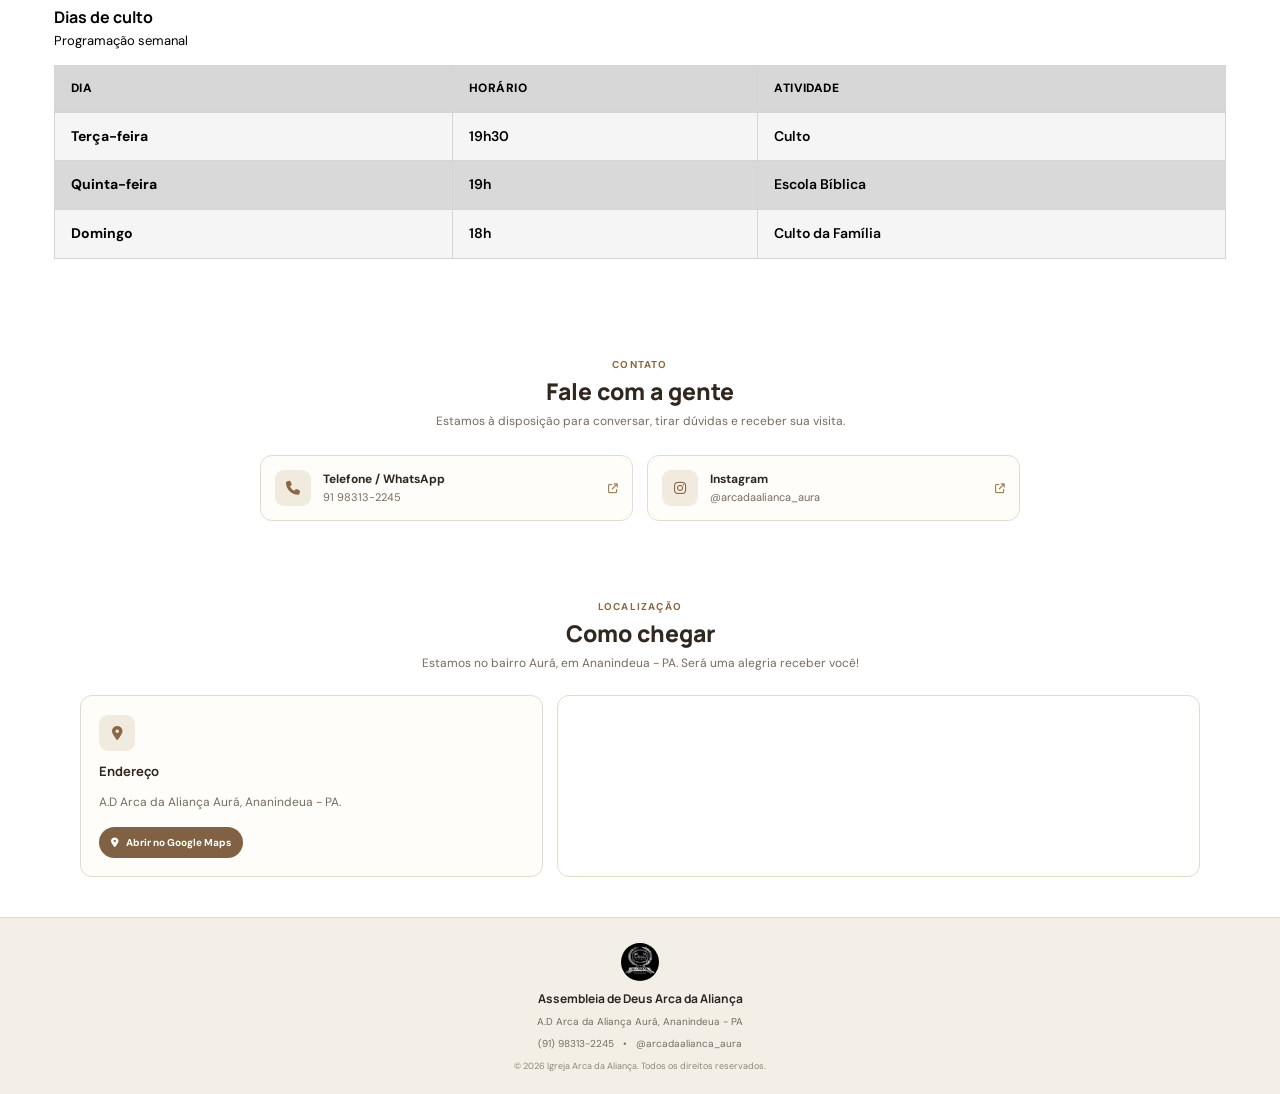
==== commit eb720e24: "Update church location map" ====
--- a/dashboard.html
+++ b/dashboard.html
@@ -9,7 +9,7 @@
     <link rel="preconnect" href="https://fonts.gstatic.com" crossorigin />
     <link href="https://fonts.googleapis.com/css2?family=DM+Sans:wght@400;500;600;700&family=Lora:wght@400;500;600;700&family=Manrope:wght@500;600;700;800&display=swap" rel="stylesheet" />
     <link rel="stylesheet" href="https://cdnjs.cloudflare.com/ajax/libs/font-awesome/6.5.2/css/all.min.css" />
-    <link rel="stylesheet" href="dashboard.css?v=20261015-layout2" />
+    <link rel="stylesheet" href="dashboard.css?v=20261015-layout3" />
   </head>
   <body class="dark-preview">
     <div class="app">
@@ -28,7 +28,6 @@
             <a href="colabore.html" target="_blank" rel="noopener noreferrer" title="Abrir chave Pix e QR Code"><i class="fa-solid fa-handshake-angle" aria-hidden="true"></i><span class="nav-link-label">Colabore conosco</span></a>
             <a href="#dias-culto"><i class="fa-regular fa-calendar-days" aria-hidden="true"></i><span class="nav-link-label">Dias de culto</span></a>
           </nav>
-          <a class="header-cta" href="tel:+5591983132245"><i class="fa-solid fa-phone" aria-hidden="true"></i><span>Fale conosco</span></a>
         </header>
 
         <section class="welcome" id="sobre" aria-label="Sobre a comunidade">
@@ -143,15 +142,15 @@
             <div class="address-card">
               <span class="closing-icon"><i class="fa-solid fa-location-dot" aria-hidden="true"></i></span>
               <h3>Endereço</h3>
-              <p>Quadra 0, 28 - Aurá, Ananindeua - PA.</p>
-              <a class="map-link" href="https://maps.app.goo.gl/gEr5ApzBTGcpxext6" target="_blank" rel="noopener noreferrer">
+              <p>A.D Arca da Aliança Aurá, Ananindeua - PA.</p>
+              <a class="map-link" href="https://maps.app.goo.gl/9oMtGsW3E13FkMaw7" target="_blank" rel="noopener noreferrer">
                 <i class="fa-solid fa-location-dot" aria-hidden="true"></i> Abrir no Google Maps
               </a>
             </div>
             <div class="location-map">
               <iframe
-                title="Mapa da Assembleia de Deus Arca da Aliança no bairro Aurá"
-                src="https://www.google.com/maps?q=Quadra+0,+28,+Aur%C3%A1,+Ananindeua+-+PA&output=embed"
+                title="Mapa da A.D Arca da Aliança Aurá"
+                src="https://www.google.com/maps?q=-1.3728686,-48.3656382&z=17&output=embed"
                 loading="lazy"
                 referrerpolicy="no-referrer-when-downgrade"
                 allowfullscreen>
@@ -164,7 +163,7 @@
       <footer class="site-footer">
         <img src="logo_arca.jpg" alt="" class="footer-logo" />
         <strong>Assembleia de Deus Arca da Aliança</strong>
-        <p>Quadra 0, 28 - Aurá, Ananindeua - PA</p>
+        <p>A.D Arca da Aliança Aurá, Ananindeua - PA</p>
         <div class="footer-contact">
           <a href="tel:+5591983132245">(91) 98313-2245</a>
           <span aria-hidden="true">•</span>
--- a/dashboard.css
+++ b/dashboard.css
@@ -129,8 +129,6 @@
 .brand-hero-copy { display: flex; flex-direction: column; gap: 2px; }
 .brand-hero-label { color: #776b5e; font-size: 9px; font-weight: 700; letter-spacing: 1.3px; text-transform: uppercase; }
 .brand-hero h1 { color: #30271f; font: 800 20px/1.15 "Manrope", sans-serif; letter-spacing: 0.3px; margin: 0; }
-.header-cta { align-items: center; background: #806143; border-radius: 24px; color: #fff; display: inline-flex; flex: 0 0 auto; font-size: 12px; font-weight: 700; gap: 9px; min-height: 40px; padding: 0 17px; text-decoration: none; transition: background 160ms ease; }
-.header-cta:hover { background: #654b32; }
 .crumb { color: #111111; font-size: 12px; }
 .crumb strong { color: #111111; font-weight: 600; }
 .top-actions { align-items: center; display: flex; gap: 17px; }
@@ -389,7 +387,6 @@
   .brand-hero { flex: 1 1 100%; justify-content: center; }
   .brand-logo { height: 44px; width: 44px; }
   .brand-hero h1 { font-size: 18px; }
-  .header-cta { min-height: 36px; }
   .nav { gap: 5px; }
   .nav a { font-size: 12px; gap: 6px; min-height: 36px; padding: 0 8px; }
   .contact-section { margin-left: -14px; margin-right: -14px; padding: 34px 14px 30px; }
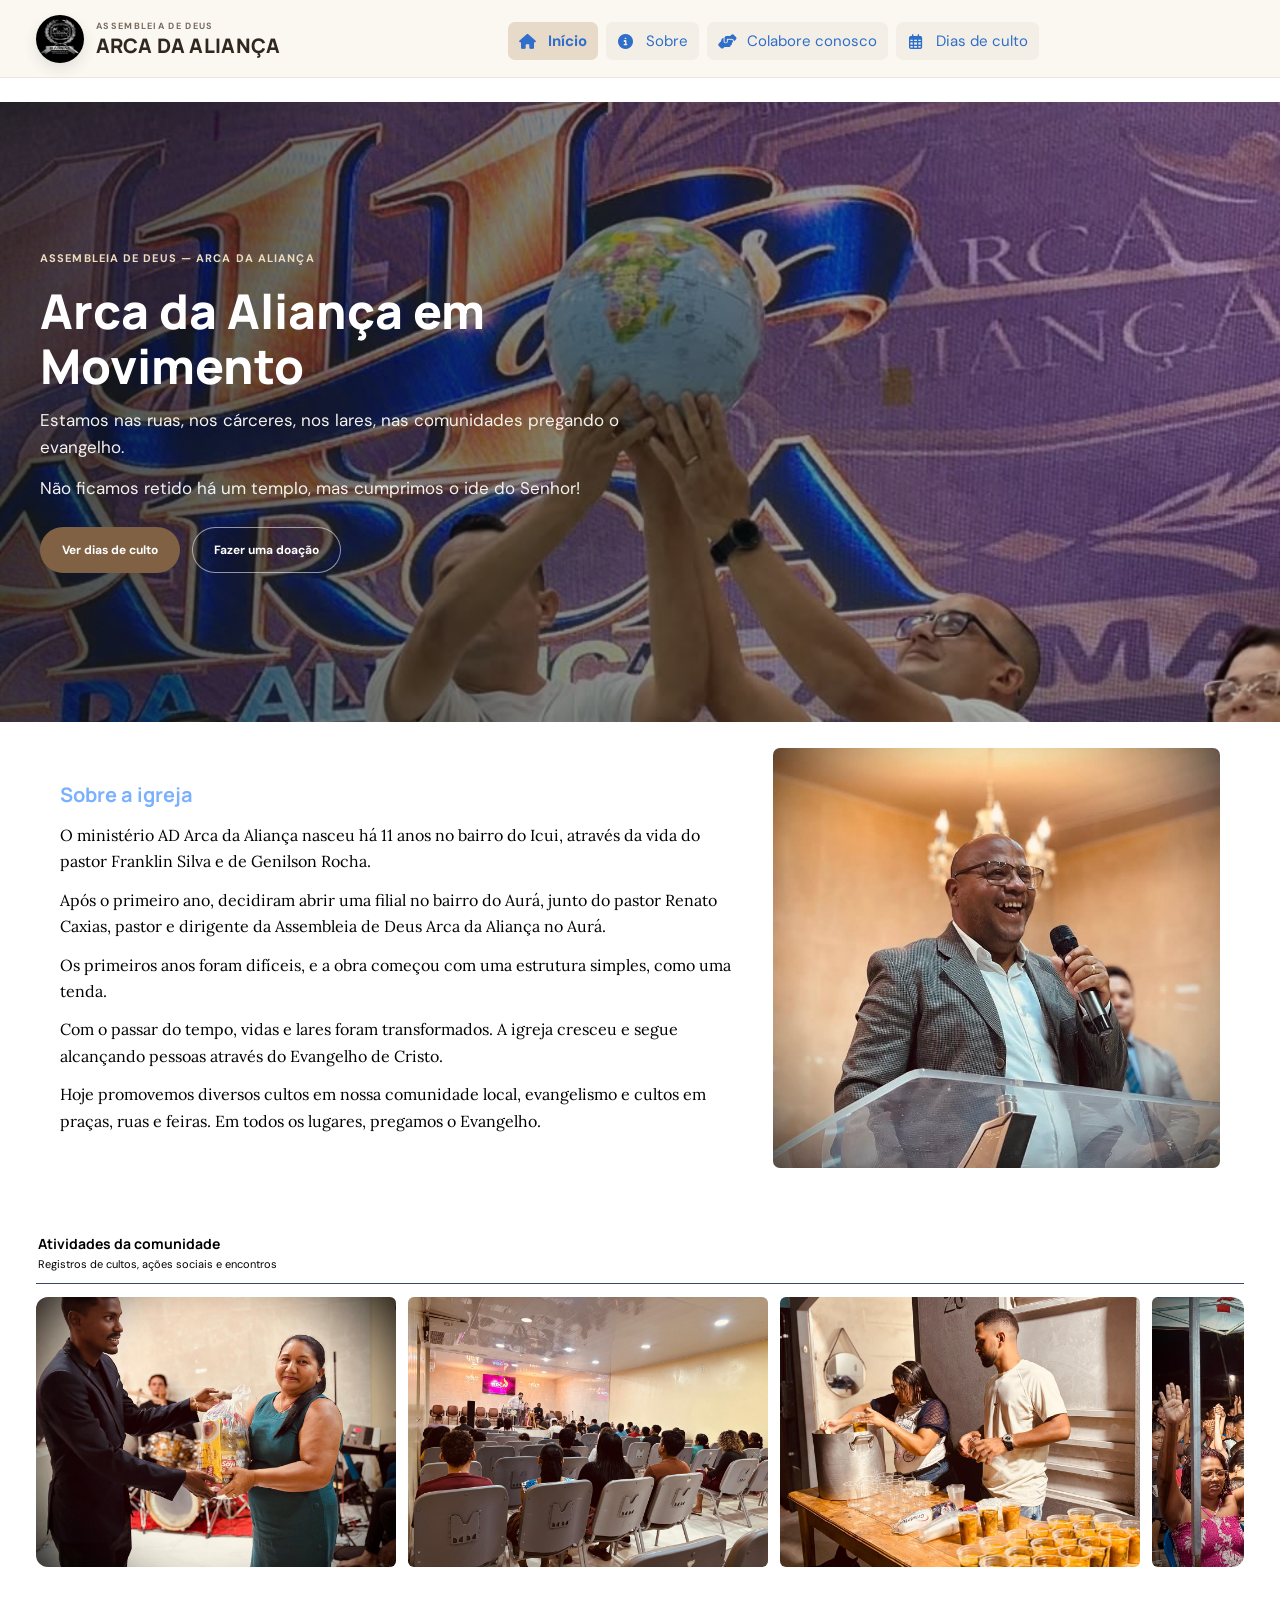
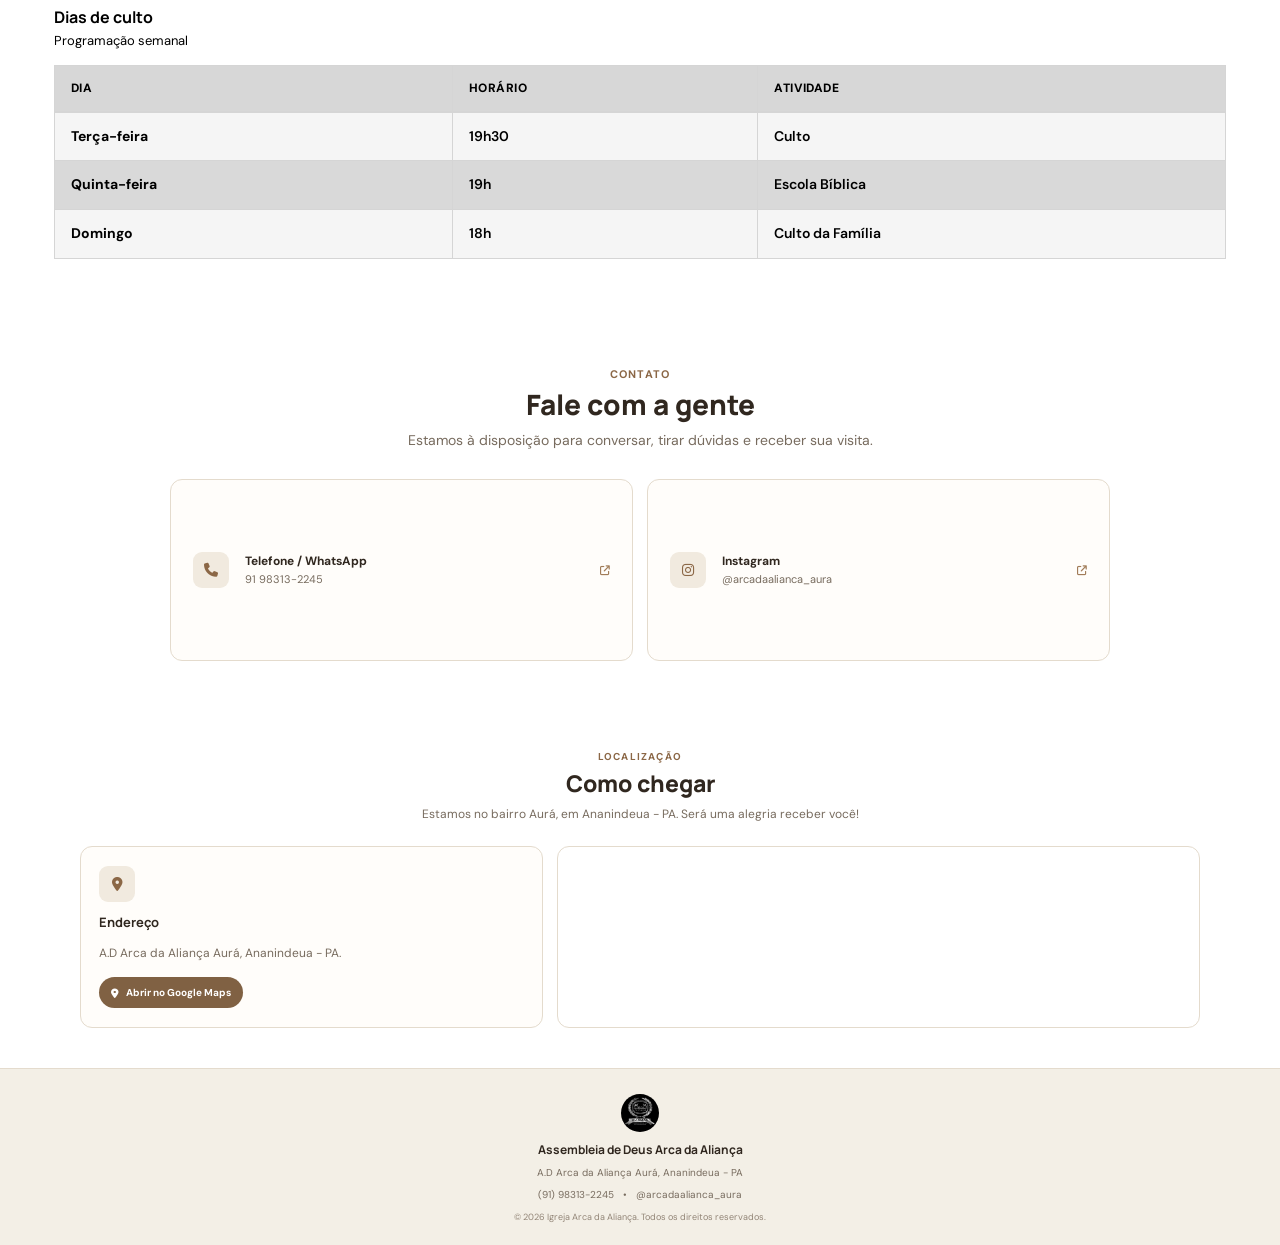
==== commit 46c683b7: "Enlarge church contact cards" ====
--- a/dashboard.html
+++ b/dashboard.html
@@ -9,7 +9,7 @@
     <link rel="preconnect" href="https://fonts.gstatic.com" crossorigin />
     <link href="https://fonts.googleapis.com/css2?family=DM+Sans:wght@400;500;600;700&family=Lora:wght@400;500;600;700&family=Manrope:wght@500;600;700;800&display=swap" rel="stylesheet" />
     <link rel="stylesheet" href="https://cdnjs.cloudflare.com/ajax/libs/font-awesome/6.5.2/css/all.min.css" />
-    <link rel="stylesheet" href="dashboard.css?v=20261015-layout3" />
+    <link rel="stylesheet" href="dashboard.css?v=20261015-layout5" />
   </head>
   <body class="dark-preview">
     <div class="app">
@@ -80,6 +80,8 @@
                 <figure class="photo-trend-card"><img src="imagem_4.jpeg" alt="Comunidade reunida em oração" loading="lazy" /></figure>
                 <figure class="photo-trend-card"><img src="ceia_1.jpg" alt="Ceia do Senhor celebrada pela comunidade" loading="lazy" /></figure>
                 <figure class="photo-trend-card"><img src="ceia_2.jpg" alt="Momento de comunhão e ceia em congregação" loading="lazy" /></figure>
+                <figure class="photo-trend-card"><img src="Aniversario%20Arca.jpeg" alt="Celebração do aniversário da igreja com a comunidade reunida" loading="lazy" /></figure>
+                <figure class="photo-trend-card"><img src="EBF%20Crian%C3%A7as.jpeg" alt="Crianças reunidas em atividade da Escola Bíblica de Férias" loading="lazy" /></figure>
               </div>
               <div class="photo-trend-set" aria-hidden="true">
                 <figure class="photo-trend-card"><img src="imagem_1.jpeg" alt="" loading="lazy" /></figure>
@@ -88,6 +90,8 @@
                 <figure class="photo-trend-card"><img src="imagem_4.jpeg" alt="" loading="lazy" /></figure>
                 <figure class="photo-trend-card"><img src="ceia_1.jpg" alt="" loading="lazy" /></figure>
                 <figure class="photo-trend-card"><img src="ceia_2.jpg" alt="" loading="lazy" /></figure>
+                <figure class="photo-trend-card"><img src="Aniversario%20Arca.jpeg" alt="" loading="lazy" /></figure>
+                <figure class="photo-trend-card"><img src="EBF%20Crian%C3%A7as.jpeg" alt="" loading="lazy" /></figure>
               </div>
             </div>
           </div>
--- a/dashboard.css
+++ b/dashboard.css
@@ -251,14 +251,17 @@
 .contact-section {
   background: #fff;
   margin: 38px -36px 0;
-  padding: 43px 36px 40px;
+  padding: 52px 36px 50px;
 }
 .closing-heading { margin: 0 auto; max-width: 620px; text-align: center; }
 .closing-eyebrow { color: #8b6746; display: block; font-size: 10px; font-weight: 700; letter-spacing: 1.2px; text-transform: uppercase; }
 .closing-heading h2 { color: #30271f; font: 800 23px/1.25 "Manrope", sans-serif; margin-top: 6px; }
 .closing-heading p { color: #776b5e; font-size: 12px; line-height: 1.6; margin-top: 7px; }
-.contact-list { display: grid; gap: 14px; grid-template-columns: repeat(2, minmax(0, 1fr)); margin: 23px auto 0; max-width: 760px; }
-.contact-card { align-items: center; background: #fffdfa; border: 1px solid #e4dbcd; border-radius: 12px; color: #30271f; display: flex; gap: 12px; min-height: 66px; padding: 12px 14px; text-decoration: none; transition: border-color 160ms ease, transform 160ms ease; }
+.contact-section .closing-eyebrow { font-size: 11px; }
+.contact-section .closing-heading h2 { font-size: 28px; }
+.contact-section .closing-heading p { font-size: 14px; }
+.contact-list { display: grid; gap: 14px; grid-template-columns: repeat(2, minmax(0, 1fr)); margin: 28px auto 0; max-width: 940px; }
+.contact-card { align-items: center; background: #fffdfa; border: 1px solid #e4dbcd; border-radius: 12px; color: #30271f; display: flex; gap: 16px; min-height: 182px; padding: 22px; text-decoration: none; transition: border-color 160ms ease, transform 160ms ease; }
 .contact-card:hover { border-color: #a17c58; transform: translateY(-2px); }
 .closing-icon { align-items: center; background: #f1eadf; border-radius: 9px; color: #8b6746; display: inline-flex; flex: 0 0 36px; height: 36px; justify-content: center; width: 36px; }
 .contact-card strong, .contact-card small { display: block; }
@@ -378,6 +381,7 @@
   .profile-name, .profile-role { display: none; }
   .top-actions { gap: 8px; }
   .contact-section { margin-left: -18px; margin-right: -18px; padding-left: 18px; padding-right: 18px; }
+  .contact-list { max-width: 100%; }
   .location-section { margin-left: -18px; margin-right: -18px; padding-left: 18px; padding-right: 18px; }
   .site-footer { margin-top: -28px; }
 }
@@ -389,7 +393,7 @@
   .brand-hero h1 { font-size: 18px; }
   .nav { gap: 5px; }
   .nav a { font-size: 12px; gap: 6px; min-height: 36px; padding: 0 8px; }
-  .contact-section { margin-left: -14px; margin-right: -14px; padding: 34px 14px 30px; }
+  .contact-section { margin-left: -14px; margin-right: -14px; padding: 40px 14px 36px; }
   .contact-list { grid-template-columns: minmax(0, 1fr); margin-top: 18px; }
   .location-section { margin-left: -14px; margin-right: -14px; padding: 32px 14px; }
   .location-layout { grid-template-columns: minmax(0, 1fr); margin-top: 18px; }
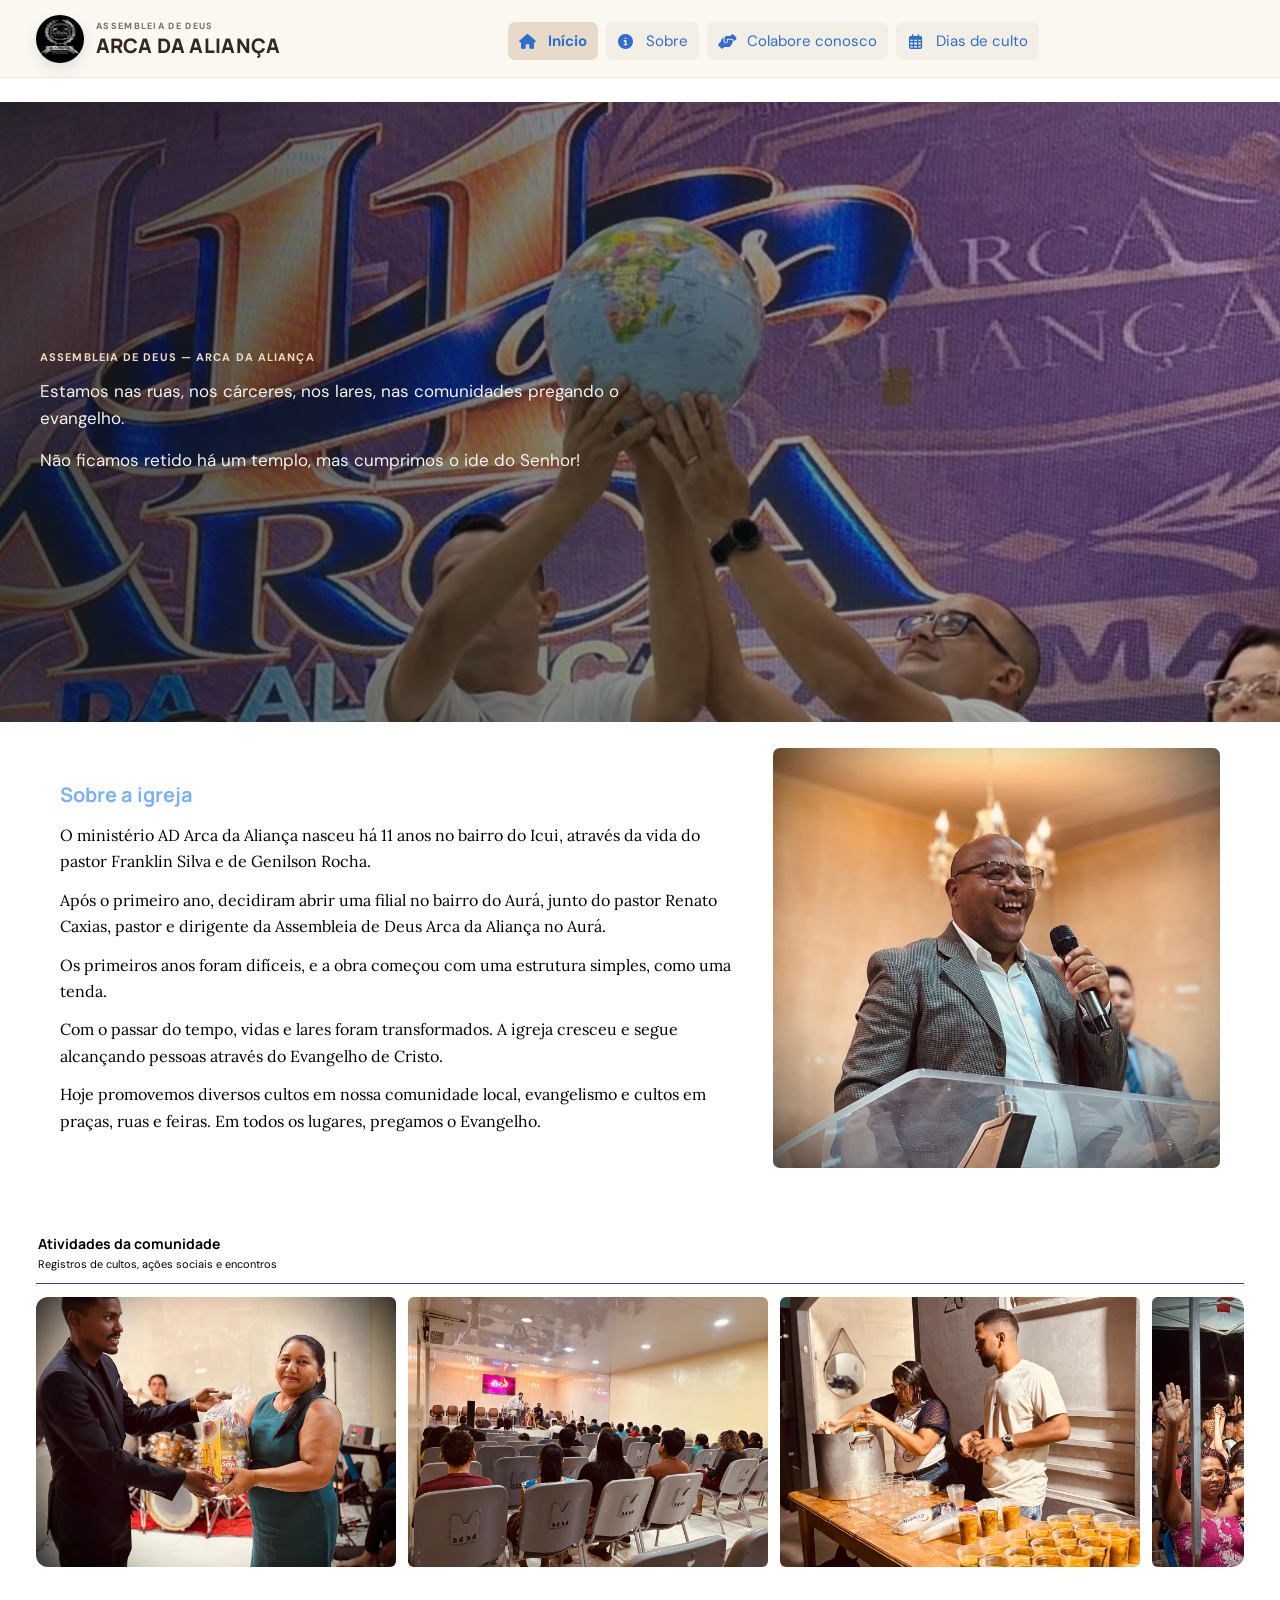
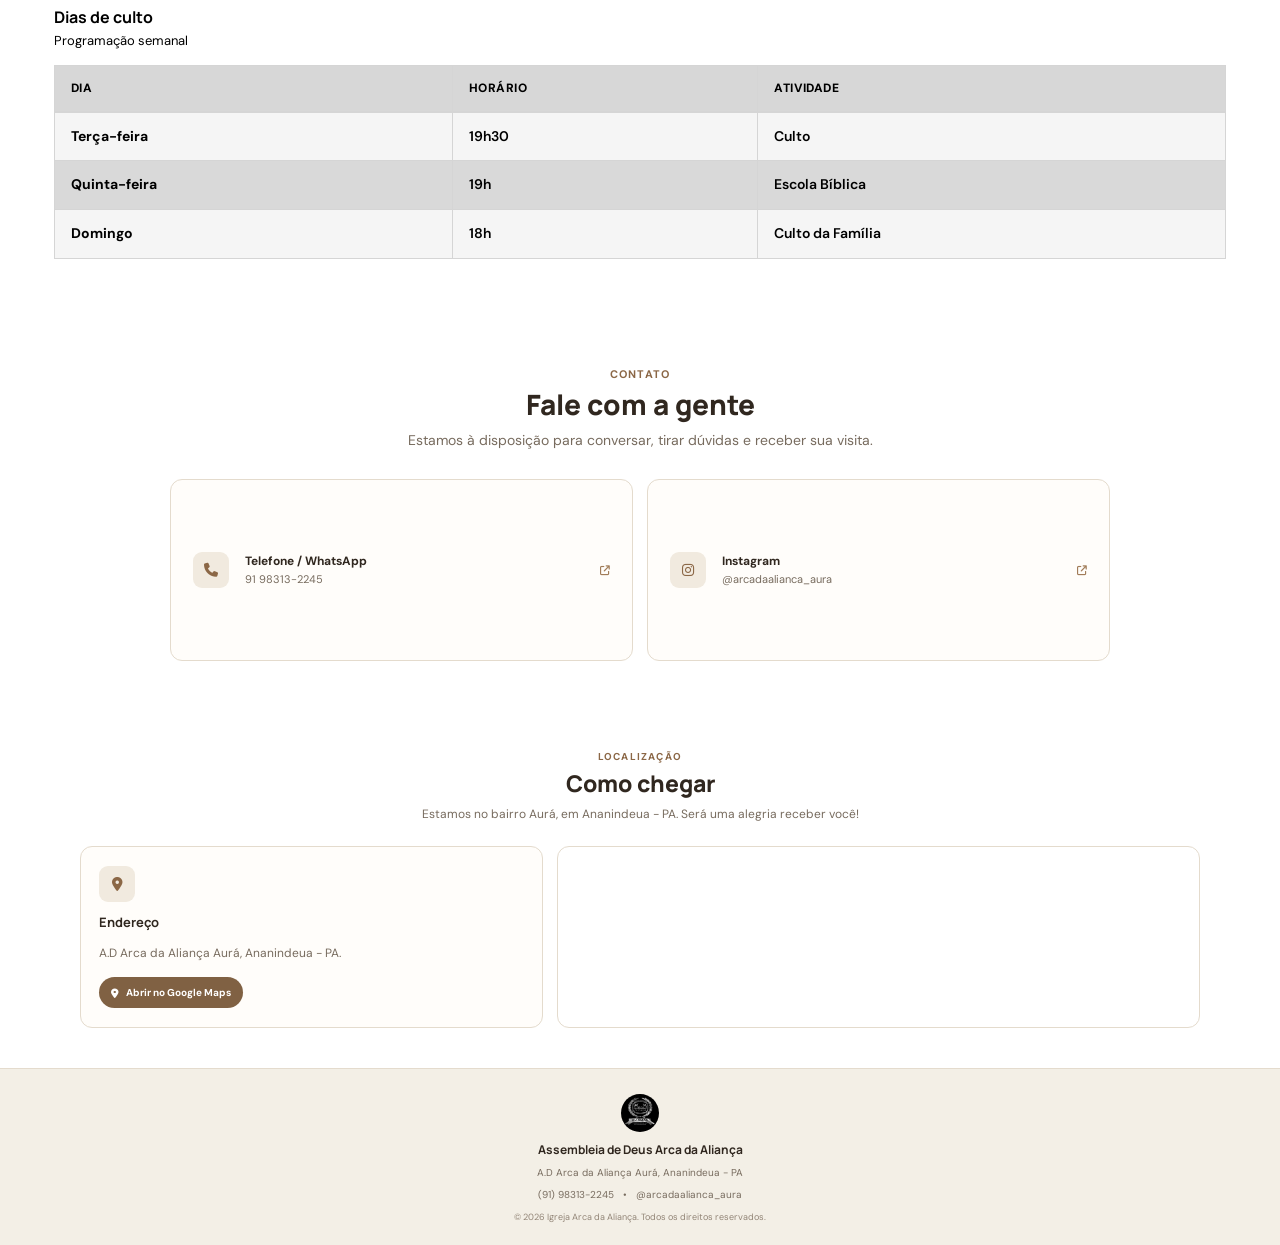
==== commit aa47c95e: "Remove hero heading and action links" ====
--- a/dashboard.html
+++ b/dashboard.html
@@ -9,7 +9,7 @@
     <link rel="preconnect" href="https://fonts.gstatic.com" crossorigin />
     <link href="https://fonts.googleapis.com/css2?family=DM+Sans:wght@400;500;600;700&family=Lora:wght@400;500;600;700&family=Manrope:wght@500;600;700;800&display=swap" rel="stylesheet" />
     <link rel="stylesheet" href="https://cdnjs.cloudflare.com/ajax/libs/font-awesome/6.5.2/css/all.min.css" />
-    <link rel="stylesheet" href="dashboard.css?v=20261015-layout5" />
+    <link rel="stylesheet" href="dashboard.css?v=20261015-layout6" />
   </head>
   <body class="dark-preview">
     <div class="app">
@@ -33,13 +33,8 @@
         <section class="welcome" id="sobre" aria-label="Sobre a comunidade">
           <div class="welcome-content">
             <div class="welcome-kicker">ASSEMBLEIA DE DEUS — ARCA DA ALIANÇA</div>
-            <h2>Arca da Aliança em Movimento</h2>
             <p>Estamos nas ruas, nos cárceres, nos lares, nas comunidades pregando o evangelho.</p>
             <p>Não ficamos retido há um templo, mas cumprimos o ide do Senhor!</p>
-            <div class="welcome-actions">
-              <a class="welcome-action primary" href="#dias-culto">Ver dias de culto</a>
-              <a class="welcome-action secondary" href="colabore.html" target="_blank" rel="noopener noreferrer">Fazer uma doação</a>
-            </div>
           </div>
         </section>
 
--- a/dashboard.css
+++ b/dashboard.css
@@ -176,14 +176,7 @@
 .welcome img { display: none; }
 .welcome-content { max-width: 660px; position: relative; z-index: 1; }
 .welcome-kicker { color: #f0ddbf; font-size: 11px; font-weight: 700; letter-spacing: 1.1px; }
-.welcome h2 { font: 800 48px/1.15 "Manrope", sans-serif; margin-top: 18px; max-width: 620px; }
 .welcome p { color: #f4f2ed; font-size: 17px; line-height: 1.6; margin-top: 14px; max-width: 620px; }
-.welcome-actions { align-items: center; display: flex; flex-wrap: wrap; gap: 12px; margin-top: 25px; }
-.welcome-action { align-items: center; border: 1px solid transparent; border-radius: 24px; display: inline-flex; font-size: 12px; font-weight: 700; justify-content: center; min-height: 46px; padding: 0 21px; text-decoration: none; transition: background 160ms ease, border-color 160ms ease; }
-.welcome-action.primary { background: #806143; color: #fff; }
-.welcome-action.primary:hover { background: #654b32; }
-.welcome-action.secondary { background: rgba(20, 18, 17, .16); border-color: rgba(255, 255, 255, .55); color: #fff; }
-.welcome-action.secondary:hover { background: rgba(255, 255, 255, .16); }
 .welcome-date { align-items: center; align-self: flex-end; background: rgba(255,255,255,.12); border: 1px solid rgba(255,255,255,.2); border-radius: 5px; color: white; display: flex; font-size: 11px; gap: 8px; padding: 11px 13px; position: relative; z-index: 1; }
 
 .section-heading { align-items: center; display: flex; justify-content: space-between; margin-bottom: 13px; }
@@ -405,10 +398,7 @@
   .heading-actions { width: 100%; }
   .period-select { flex: 1; }
   .welcome { margin-left: -14px; margin-right: -14px; min-height: 460px; padding: 46px 20px; }
-  .welcome h2 { font-size: 34px; margin-top: 12px; }
   .welcome p { font-size: 15px; margin-top: 11px; }
-  .welcome-actions { align-items: flex-start; flex-direction: column; gap: 10px; margin-top: 20px; }
-  .welcome-action { min-height: 42px; }
   .metrics { grid-template-columns: repeat(2, minmax(0, 1fr)); margin: 15px 0; }
   .metric { min-height: 110px; }
   .content-grid { grid-template-columns: minmax(0, 1fr); }
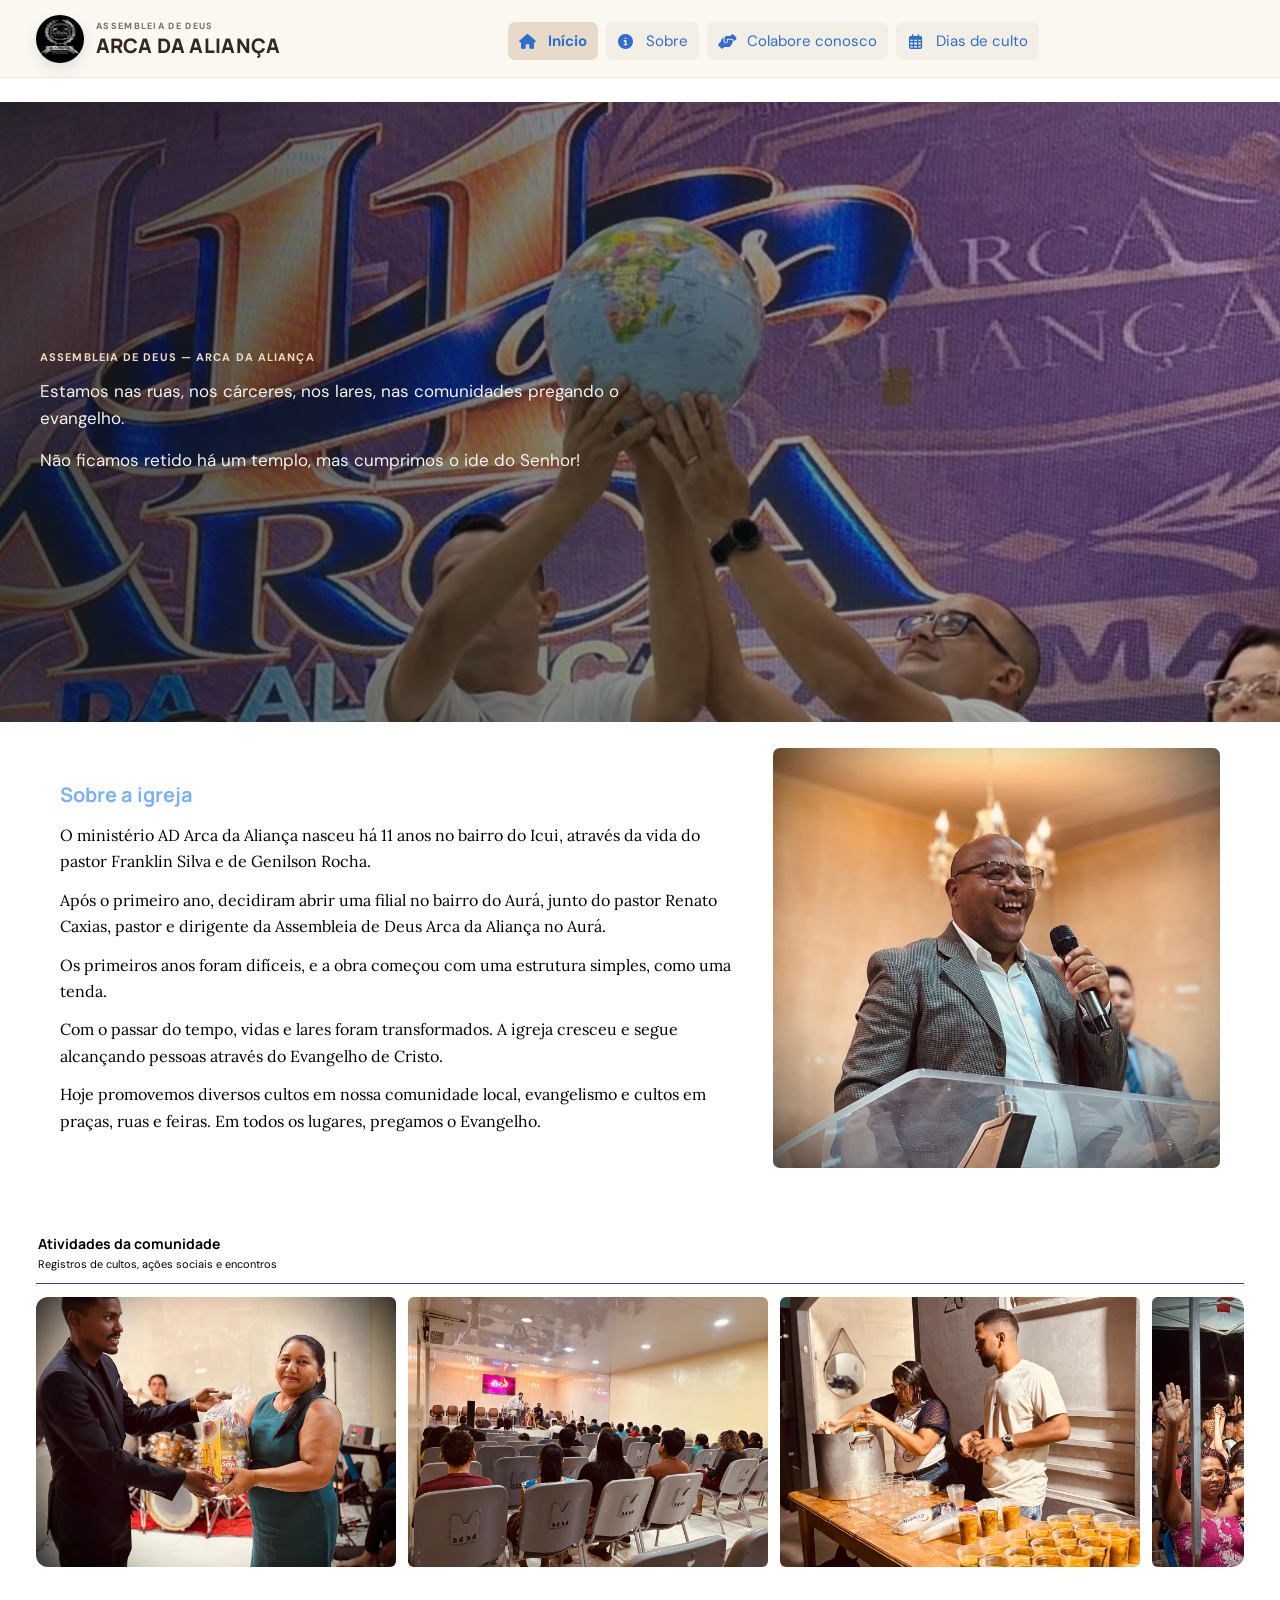
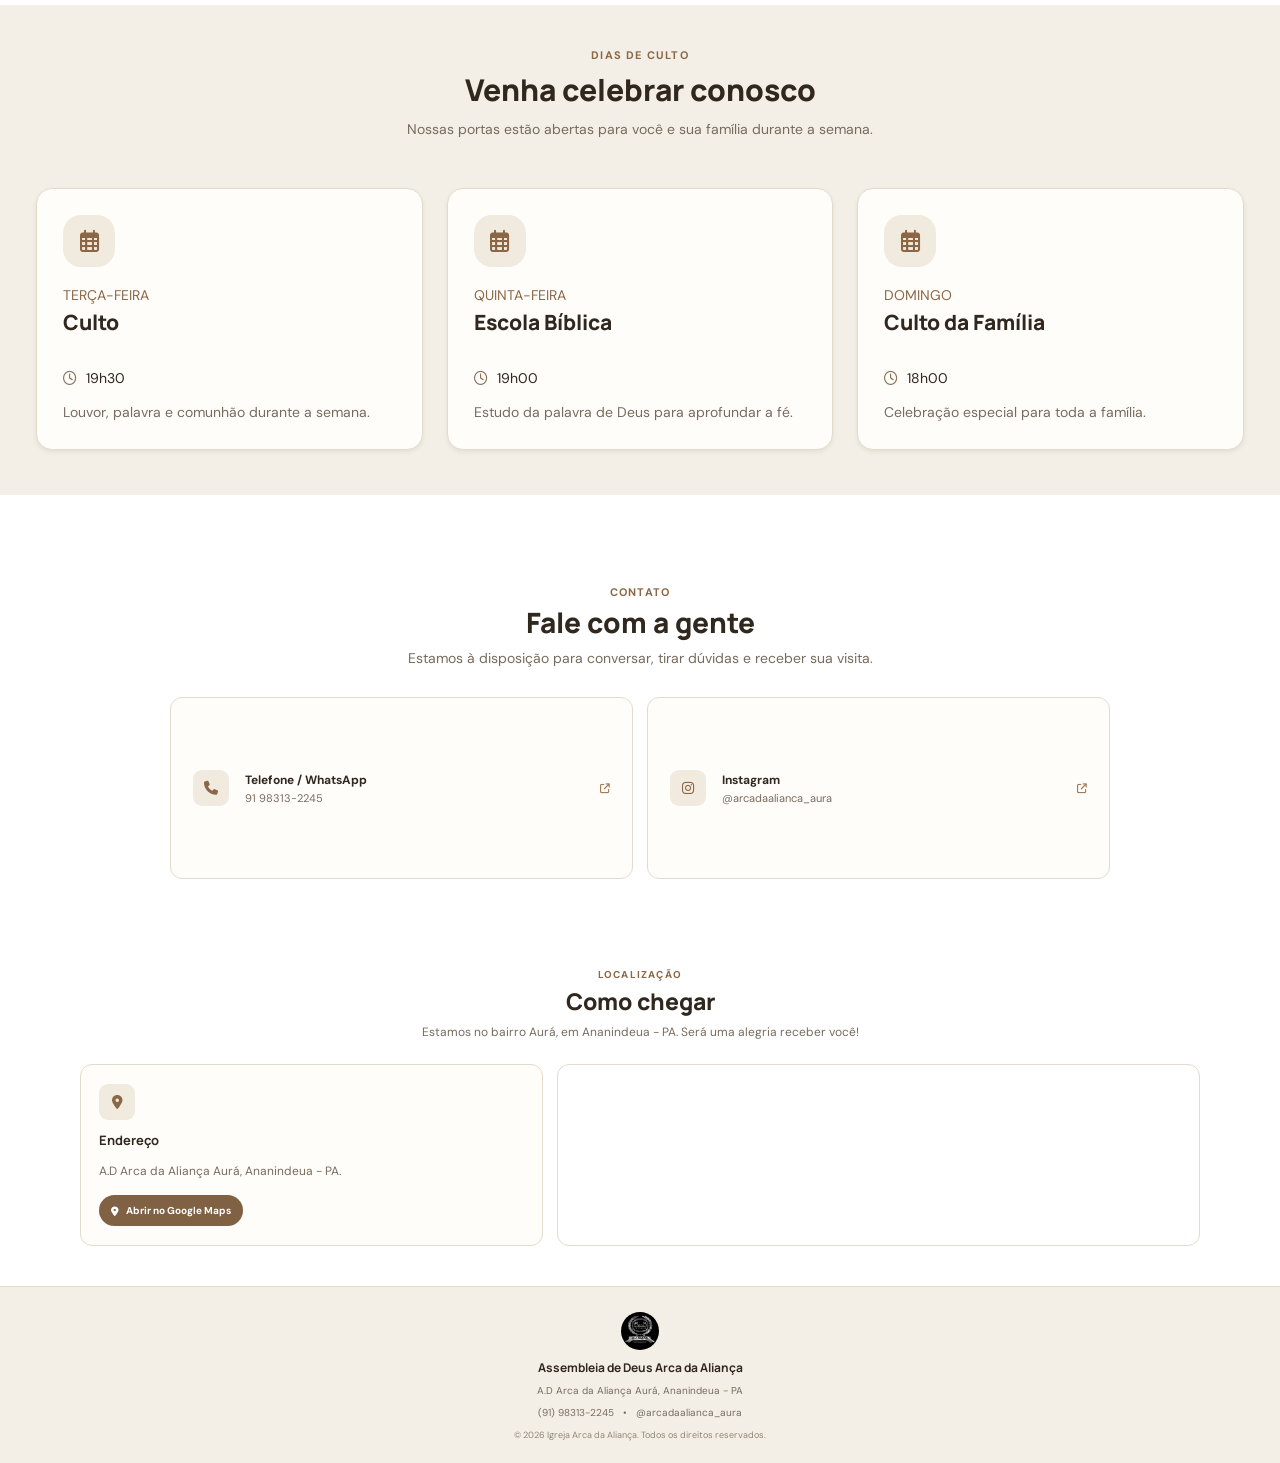
==== commit 9ee7390d: "Redesign weekly service schedule" ====
--- a/dashboard.html
+++ b/dashboard.html
@@ -9,7 +9,7 @@
     <link rel="preconnect" href="https://fonts.gstatic.com" crossorigin />
     <link href="https://fonts.googleapis.com/css2?family=DM+Sans:wght@400;500;600;700&family=Lora:wght@400;500;600;700&family=Manrope:wght@500;600;700;800&display=swap" rel="stylesheet" />
     <link rel="stylesheet" href="https://cdnjs.cloudflare.com/ajax/libs/font-awesome/6.5.2/css/all.min.css" />
-    <link rel="stylesheet" href="dashboard.css?v=20261015-layout6" />
+    <link rel="stylesheet" href="dashboard.css?v=20261015-layout7" />
   </head>
   <body class="dark-preview">
     <div class="app">
@@ -92,22 +92,34 @@
           </div>
         </section>
 
-        <section class="panel service-sheet" id="dias-culto" aria-labelledby="service-sheet-title">
-          <div class="panel-head">
-            <div><h2 id="service-sheet-title">Dias de culto</h2><p class="panel-subtitle">Programação semanal</p></div>
+        <section class="service-section" id="dias-culto" aria-labelledby="service-sheet-title">
+          <div class="closing-heading service-heading">
+            <span class="closing-eyebrow">Dias de culto</span>
+            <h2 id="service-sheet-title">Venha celebrar conosco</h2>
+            <p>Nossas portas estão abertas para você e sua família durante a semana.</p>
           </div>
-          <div class="service-sheet-scroll">
-            <table class="service-table">
-              <caption class="sr-only">Dias, horários e atividades da igreja</caption>
-              <thead>
-                <tr><th scope="col">Dia</th><th scope="col">Horário</th><th scope="col">Atividade</th></tr>
-              </thead>
-              <tbody>
-                <tr><th scope="row">Terça-feira</th><td>19h30</td><td>Culto</td></tr>
-                <tr class="day-highlight"><th scope="row">Quinta-feira</th><td>19h</td><td>Escola Bíblica</td></tr>
-                <tr><th scope="row">Domingo</th><td>18h</td><td>Culto da Família</td></tr>
-              </tbody>
-            </table>
+          <div class="service-grid">
+            <article class="service-card">
+              <span class="service-icon"><i class="fa-regular fa-calendar-days" aria-hidden="true"></i></span>
+              <p class="service-day">Terça-feira</p>
+              <h3>Culto</h3>
+              <p class="service-time"><i class="fa-regular fa-clock" aria-hidden="true"></i><time datetime="19:30">19h30</time></p>
+              <p class="service-description">Louvor, palavra e comunhão durante a semana.</p>
+            </article>
+            <article class="service-card">
+              <span class="service-icon"><i class="fa-regular fa-calendar-days" aria-hidden="true"></i></span>
+              <p class="service-day">Quinta-feira</p>
+              <h3>Escola Bíblica</h3>
+              <p class="service-time"><i class="fa-regular fa-clock" aria-hidden="true"></i><time datetime="19:00">19h00</time></p>
+              <p class="service-description">Estudo da palavra de Deus para aprofundar a fé.</p>
+            </article>
+            <article class="service-card">
+              <span class="service-icon"><i class="fa-regular fa-calendar-days" aria-hidden="true"></i></span>
+              <p class="service-day">Domingo</p>
+              <h3>Culto da Família</h3>
+              <p class="service-time"><i class="fa-regular fa-clock" aria-hidden="true"></i><time datetime="18:00">18h00</time></p>
+              <p class="service-description">Celebração especial para toda a família.</p>
+            </article>
           </div>
         </section>
 
--- a/dashboard.css
+++ b/dashboard.css
@@ -54,10 +54,7 @@
 body.dark-preview .about-heading,
 body.dark-preview .church-info-copy a { color: var(--green); }
 body.dark-preview .about-description,
-body.dark-preview .church-info-copy p,
-body.dark-preview .service-table tbody th,
-body.dark-preview .service-table tbody td { color: #dce6de; }
-body.dark-preview .service-table tbody tr:nth-child(even) { background: var(--surface); }
+body.dark-preview .church-info-copy p { color: #dce6de; }
 body.dark-preview .bar.current { background: var(--green); }
 
 button, select, input, textarea { font: inherit; }
@@ -278,49 +275,19 @@
 .footer-contact a { color: inherit; text-decoration: none; }
 .footer-contact a:hover { text-decoration: underline; }
 .site-footer > small { color: #928577; font-size: 9px; margin-top: 2px; }
-.service-sheet { margin-top: 22px; }
-.service-sheet .panel-head h2, .church-info-panel .panel-head h2 { font-size: 16px; color: #000000; }
-.service-sheet .panel-subtitle, .church-info-panel .panel-subtitle { font-size: 13px; color: #000000; }
-.service-sheet-scroll { overflow-x: auto; padding: 16px 18px 18px; }
-.service-table {
-  border-collapse: collapse;
-  min-width: 440px;
-  width: 100%;
-  background: #f2f2f2;
-  border: 1px solid #d5d5d5;
-}
-.service-table th, .service-table td {
-  border: 1px solid #d5d5d5;
-  padding: 14px 16px;
-  text-align: left;
-  font-size: 14px;
-  line-height: 1.4;
-}
-.service-table thead th {
-  background: #d7d7d7;
-  color: #000000;
-  font-size: 12px;
-  font-weight: 800;
-  text-transform: uppercase;
-  letter-spacing: 0.04em;
-}
-.service-table tbody th, .service-table tbody td {
-  color: #000000 !important;
-  background: #f5f5f5;
-  font-weight: 600;
-}
-.service-table tbody th { font-weight: 700; }
-.service-table tbody td { color: #000000 !important; }
-.service-table tbody tr:nth-child(even) { background: #efefef; }
-.service-table tbody tr:nth-child(odd) { background: #f7f7f7; }
-.service-table .day-highlight {
-  background: #d9d9d9 !important;
-}
-.service-table .day-highlight th,
-.service-table .day-highlight td {
-  color: #000000;
-  background: #d9d9d9 !important;
-}
+.service-section { background: #f3efe6; margin: 38px -36px 0; padding: 43px 36px 45px; }
+.service-heading { max-width: 760px; }
+.service-heading .closing-eyebrow { font-size: 11px; }
+.service-heading h2 { color: #30271f; font: 800 30px/1.2 "Manrope", sans-serif; margin-top: 10px; }
+.service-heading p { color: #776b5e; font-size: 14px; margin-top: 10px; }
+.service-grid { display: grid; gap: 24px; grid-template-columns: repeat(3, minmax(0, 1fr)); margin: 48px auto 0; max-width: 1232px; }
+.service-card { background: #fffdfa; border: 1px solid #e4dbcd; border-radius: 16px; box-shadow: 0 2px 4px rgba(48, 39, 31, .08); display: flex; flex-direction: column; min-height: 248px; padding: 26px; }
+.service-icon { align-items: center; background: #f1eadf; border-radius: 18px; color: #8b6746; display: flex; font-size: 22px; height: 52px; justify-content: center; width: 52px; }
+.service-day { color: #8b6746; font-size: 14px; margin-top: 19px; text-transform: uppercase; }
+.service-card h3 { color: #30271f; font: 800 21px/1.3 "Manrope", sans-serif; margin-top: 5px; }
+.service-time { align-items: center; color: #30271f; display: flex; font-size: 14px; gap: 9px; margin-top: 11px; }
+.service-time i { color: #8b735c; }
+.service-description { color: #776b5e; font-size: 14px; line-height: 1.5; margin-top: 15px; }
 .photo-trend { margin-top: 24px; padding: 18px 0 0; }
 .photo-trend-head { border-bottom: 1px solid var(--line); margin-bottom: 13px; padding: 0 2px 12px; }
 .photo-trend-head h2 { font: 700 14px "Manrope", sans-serif; color: #000000; }
@@ -356,6 +323,7 @@
   .nav a { gap: 8px; padding-left: 9px; padding-right: 9px; }
   .welcome { margin-left: -25px; margin-right: -25px; padding-left: max(25px, calc((100vw - 1200px) / 2)); padding-right: 25px; }
   .contact-section, .location-section { margin-left: -25px; margin-right: -25px; padding-left: 25px; padding-right: 25px; }
+  .service-section { margin-left: -25px; margin-right: -25px; padding-left: 25px; padding-right: 25px; }
   .metrics { gap: 9px; }
   .metric { padding: 13px; }
 }
@@ -374,6 +342,7 @@
   .profile-name, .profile-role { display: none; }
   .top-actions { gap: 8px; }
   .contact-section { margin-left: -18px; margin-right: -18px; padding-left: 18px; padding-right: 18px; }
+  .service-section { margin-left: -18px; margin-right: -18px; padding-left: 18px; padding-right: 18px; }
   .contact-list { max-width: 100%; }
   .location-section { margin-left: -18px; margin-right: -18px; padding-left: 18px; padding-right: 18px; }
   .site-footer { margin-top: -28px; }
@@ -387,6 +356,10 @@
   .nav { gap: 5px; }
   .nav a { font-size: 12px; gap: 6px; min-height: 36px; padding: 0 8px; }
   .contact-section { margin-left: -14px; margin-right: -14px; padding: 40px 14px 36px; }
+  .service-section { margin-left: -14px; margin-right: -14px; padding: 36px 14px; }
+  .service-heading h2 { font-size: 26px; }
+  .service-grid { gap: 14px; grid-template-columns: minmax(0, 1fr); margin-top: 30px; }
+  .service-card { min-height: 220px; padding: 22px; }
   .contact-list { grid-template-columns: minmax(0, 1fr); margin-top: 18px; }
   .location-section { margin-left: -14px; margin-right: -14px; padding: 32px 14px; }
   .location-layout { grid-template-columns: minmax(0, 1fr); margin-top: 18px; }
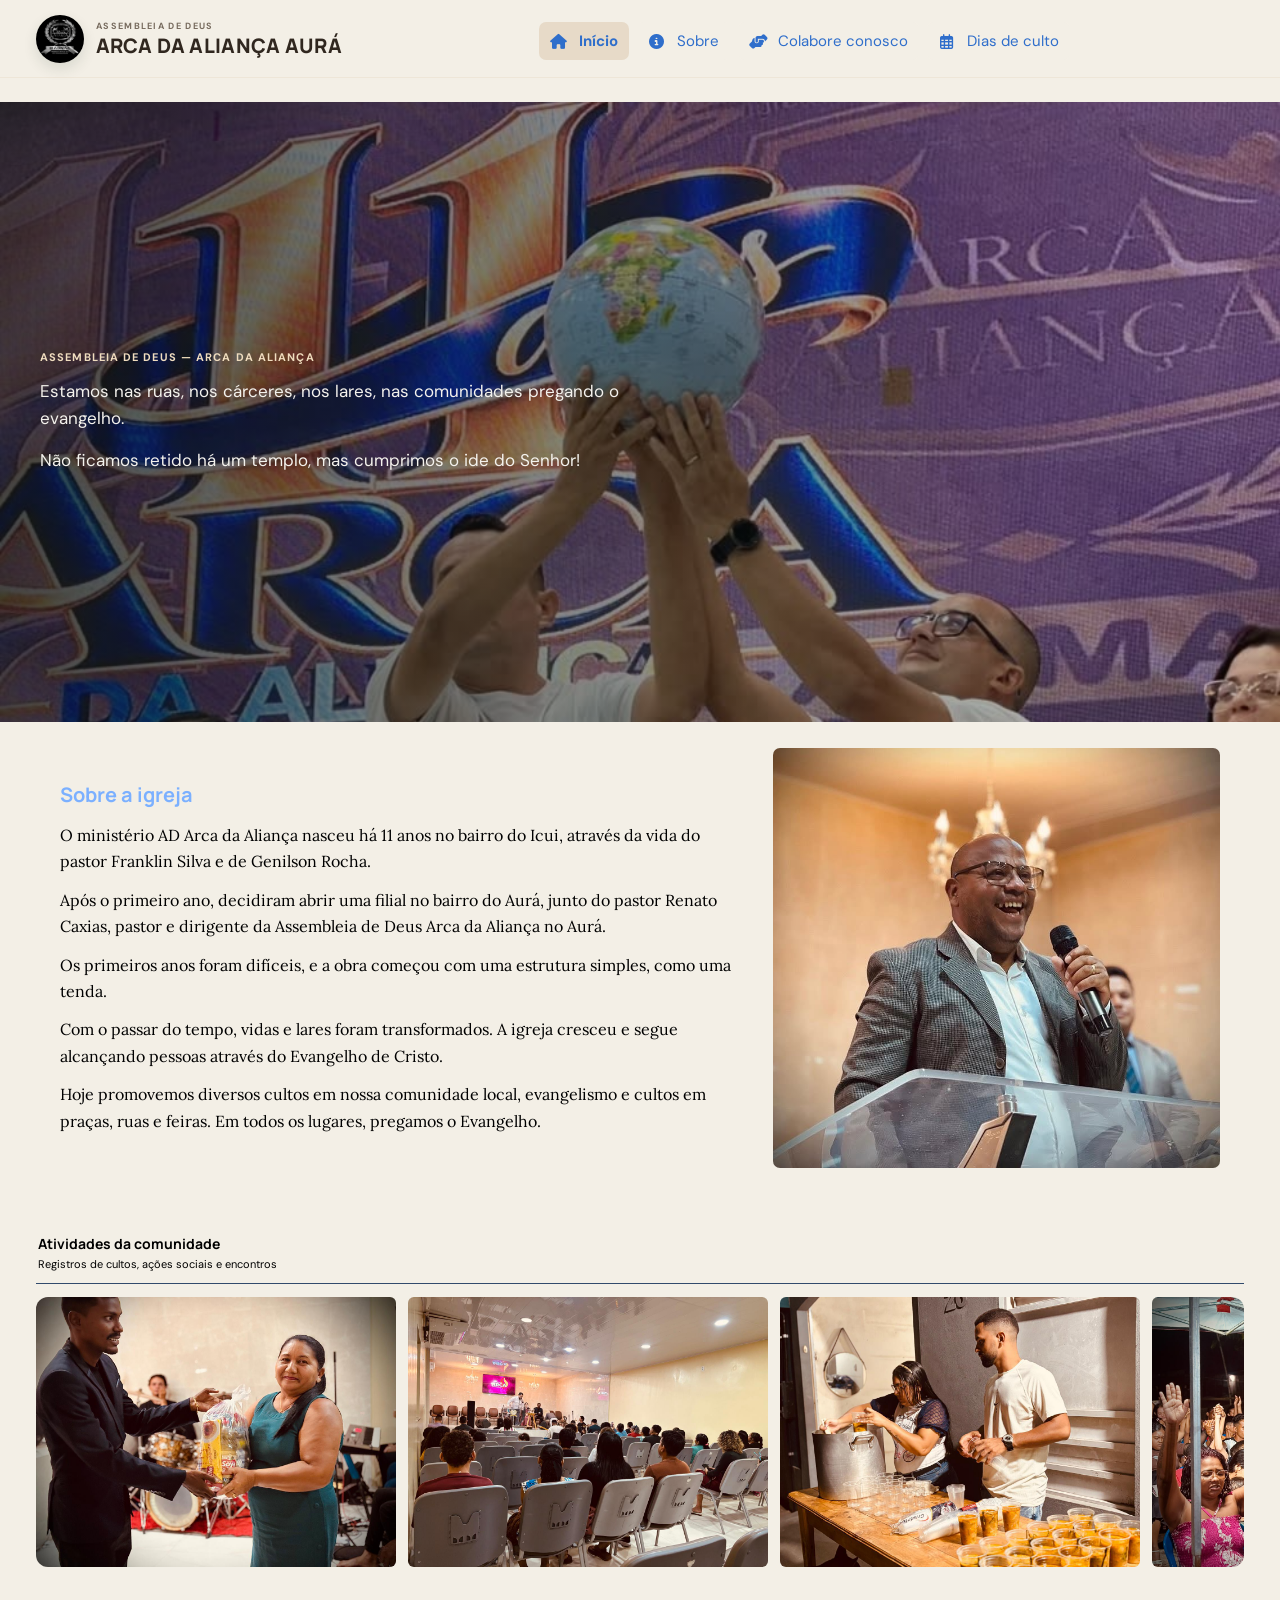
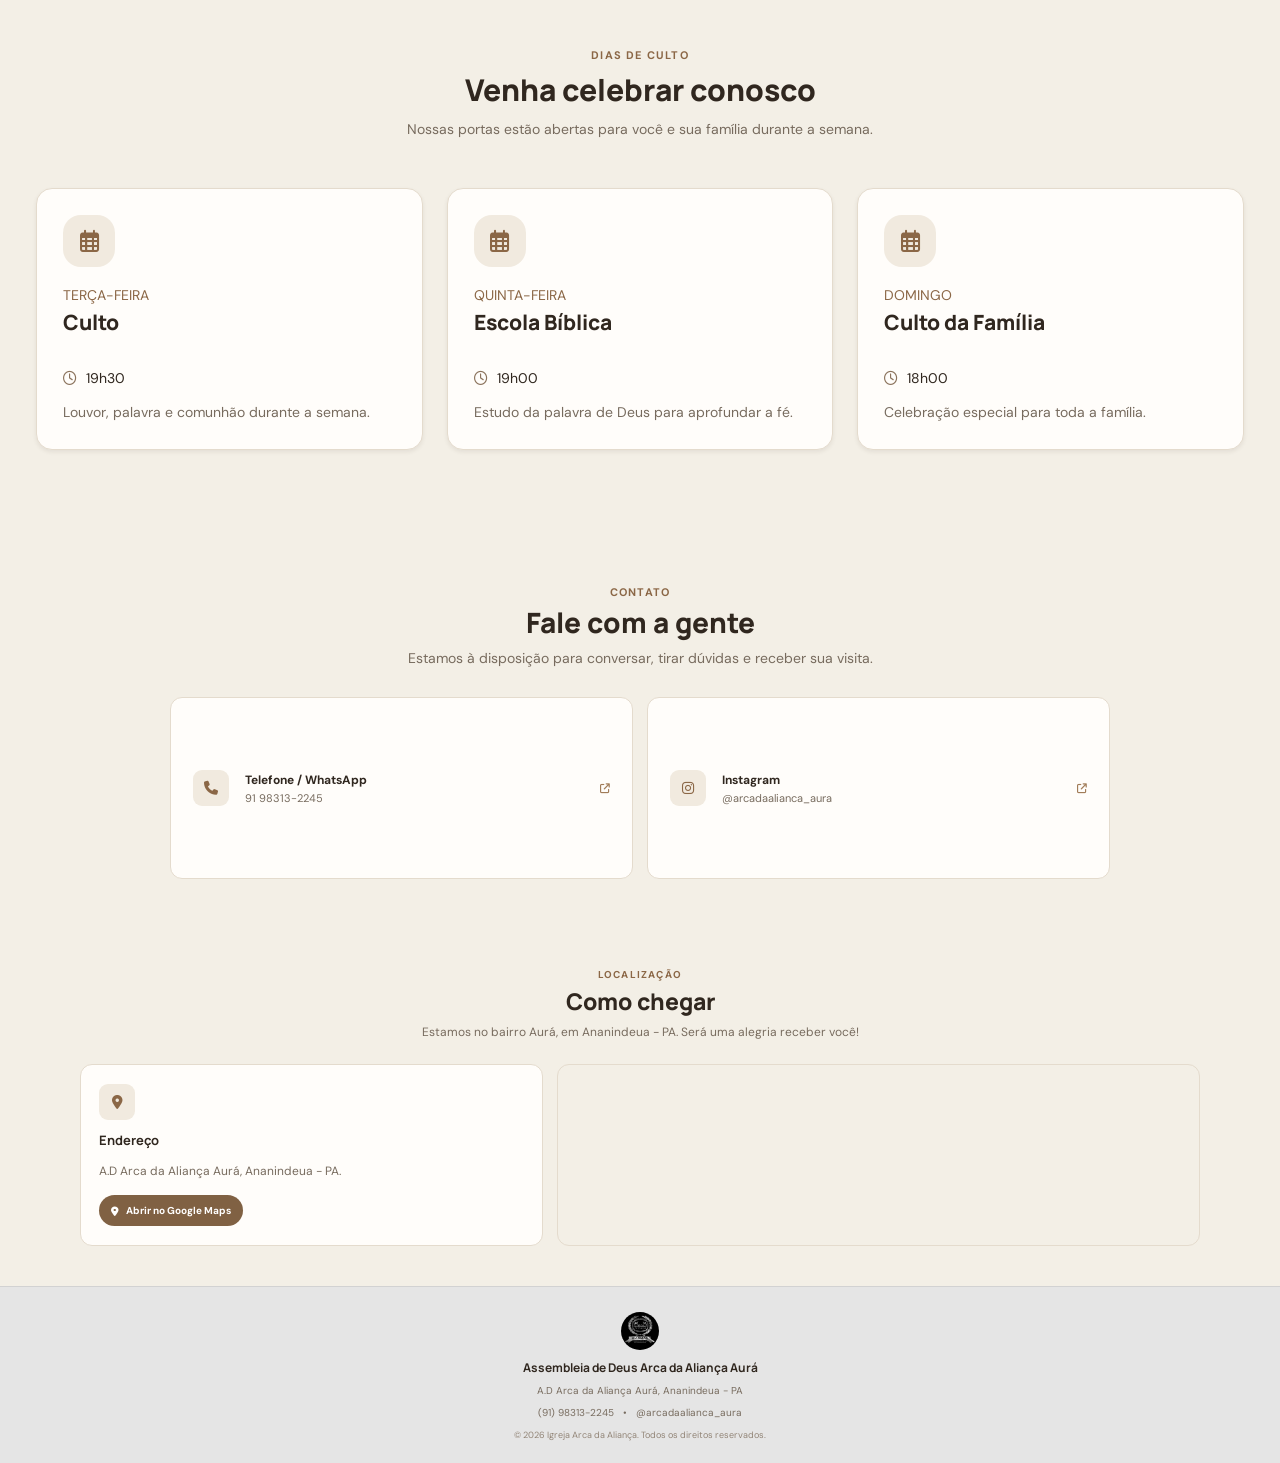
==== commit 8cd745a9: "Update church dashboard theme" ====
--- a/dashboard.html
+++ b/dashboard.html
@@ -4,7 +4,7 @@
     <meta charset="UTF-8" />
     <meta name="viewport" content="width=device-width, initial-scale=1.0" />
     <meta name="theme-color" content="#f5f6f2" />
-    <title>Painel de atividades | AD Arca da Aliança</title>
+    <title>Arca da Aliança Aurá | Painel de atividades</title>
     <link rel="preconnect" href="https://fonts.googleapis.com" />
     <link rel="preconnect" href="https://fonts.gstatic.com" crossorigin />
     <link href="https://fonts.googleapis.com/css2?family=DM+Sans:wght@400;500;600;700&family=Lora:wght@400;500;600;700&family=Manrope:wght@500;600;700;800&display=swap" rel="stylesheet" />
@@ -19,7 +19,7 @@
             <img src="logo_arca.jpg" alt="Logo da Assembleia de Deus Arca da Aliança" class="brand-logo" />
             <div class="brand-hero-copy">
               <span class="brand-hero-label">ASSEMBLEIA DE DEUS</span>
-              <h1>ARCA DA ALIANÇA</h1>
+              <h1>ARCA DA ALIANÇA AURÁ</h1>
             </div>
           </div>
           <nav class="nav" aria-label="Navegação principal">
@@ -173,7 +173,7 @@
       </main>
       <footer class="site-footer">
         <img src="logo_arca.jpg" alt="" class="footer-logo" />
-        <strong>Assembleia de Deus Arca da Aliança</strong>
+        <strong>Assembleia de Deus Arca da Aliança Aurá</strong>
         <p>A.D Arca da Aliança Aurá, Ananindeua - PA</p>
         <div class="footer-contact">
           <a href="tel:+5591983132245">(91) 98313-2245</a>
--- a/dashboard.css
+++ b/dashboard.css
@@ -19,7 +19,7 @@
 
 body {
   margin: 0;
-  background: #ffffff;
+  background: #f3efe6;
   color: var(--ink);
   font-family: "DM Sans", sans-serif;
   font-size: 14px;
@@ -118,9 +118,9 @@
   margin-left: 0;
   min-height: 100vh;
   padding: 20px 36px 38px;
-  background: #ffffff;
-}
-.topbar { align-items: center; background: #fbf8f2; border-bottom: 1px solid #eee6d8; display: flex; flex-direction: row; gap: 12px 22px; height: auto; justify-content: space-between; margin: -20px -36px 24px; min-height: 78px; padding: 10px 36px; }
+  background: #f3efe6;
+}
+.topbar { align-items: center; background: #f3efe6; border-bottom: 1px solid #eee6d8; display: flex; flex-direction: row; gap: 12px 22px; height: auto; justify-content: space-between; margin: -20px -36px 24px; min-height: 78px; padding: 10px 36px; }
 .brand-hero { align-items: center; display: flex; flex: 0 0 auto; gap: 12px; }
 .brand-logo { border-radius: 50%; box-shadow: 0 6px 14px rgba(34, 55, 42, 0.12); height: 48px; object-fit: cover; width: 48px; }
 .brand-hero-copy { display: flex; flex-direction: column; gap: 2px; }
@@ -200,7 +200,7 @@
   min-width: 0;
   box-shadow: none;
 }
-#sobre-igreja { min-height: 400px; }
+#sobre-igreja { background: #f3efe6; min-height: 400px; }
 .panel-head { align-items: center; display: flex; justify-content: space-between; padding: 17px 18px 0; }
 .panel-head h2 { font: 700 13px "Manrope", sans-serif; }
 .panel-subtitle { color: #111111; font-size: 10px; margin-top: 4px; }
@@ -239,7 +239,7 @@
 .chart-foot { color: var(--muted); display: flex; font-size: 9px; justify-content: space-between; padding-top: 7px; }
 
 .contact-section {
-  background: #fff;
+  background: #f3efe6;
   margin: 38px -36px 0;
   padding: 52px 36px 50px;
 }
@@ -258,7 +258,7 @@
 .contact-card strong { font-size: 12px; }
 .contact-card small { color: #776b5e; font-size: 11px; margin-top: 3px; }
 .contact-arrow { color: #a17c58; font-size: 10px; margin-left: auto; }
-.location-section { background: #fff; margin: 0 -36px; padding: 39px 36px 40px; }
+.location-section { background: #f3efe6; margin: 0 -36px; padding: 39px 36px 40px; }
 .location-layout { align-items: stretch; display: grid; gap: 14px; grid-template-columns: minmax(220px, .72fr) minmax(0, 1fr); margin: 22px auto 0; max-width: 1120px; }
 .address-card { align-content: center; background: #fffdfa; border: 1px solid #e4dbcd; border-radius: 12px; min-height: 180px; padding: 18px; }
 .address-card h3 { color: #30271f; font: 700 13px "Manrope", sans-serif; margin-top: 11px; }
@@ -267,7 +267,7 @@
 .map-link:hover { background: #654b32; }
 .location-map { border: 1px solid #e4dbcd; border-radius: 12px; min-height: 180px; overflow: hidden; }
 .location-map iframe { border: 0; display: block; height: 100%; min-height: 180px; width: 100%; }
-.site-footer { align-items: center; background: #f3efe6; border-top: 1px solid #e4dbcd; color: #30271f; display: flex; flex-direction: column; gap: 7px; margin: -38px 0 0; padding: 25px 24px 22px; text-align: center; }
+.site-footer { align-items: center; background: #e5e5e5; border-top: 1px solid #d2d2d2; color: #30271f; display: flex; flex-direction: column; gap: 7px; margin: -38px 0 0; padding: 25px 24px 22px; text-align: center; }
 .footer-logo { border-radius: 50%; height: 38px; object-fit: cover; width: 38px; }
 .site-footer > strong { font: 700 12px "Manrope", sans-serif; margin-top: 2px; }
 .site-footer p, .footer-contact { color: #776b5e; font-size: 10px; line-height: 1.5; }
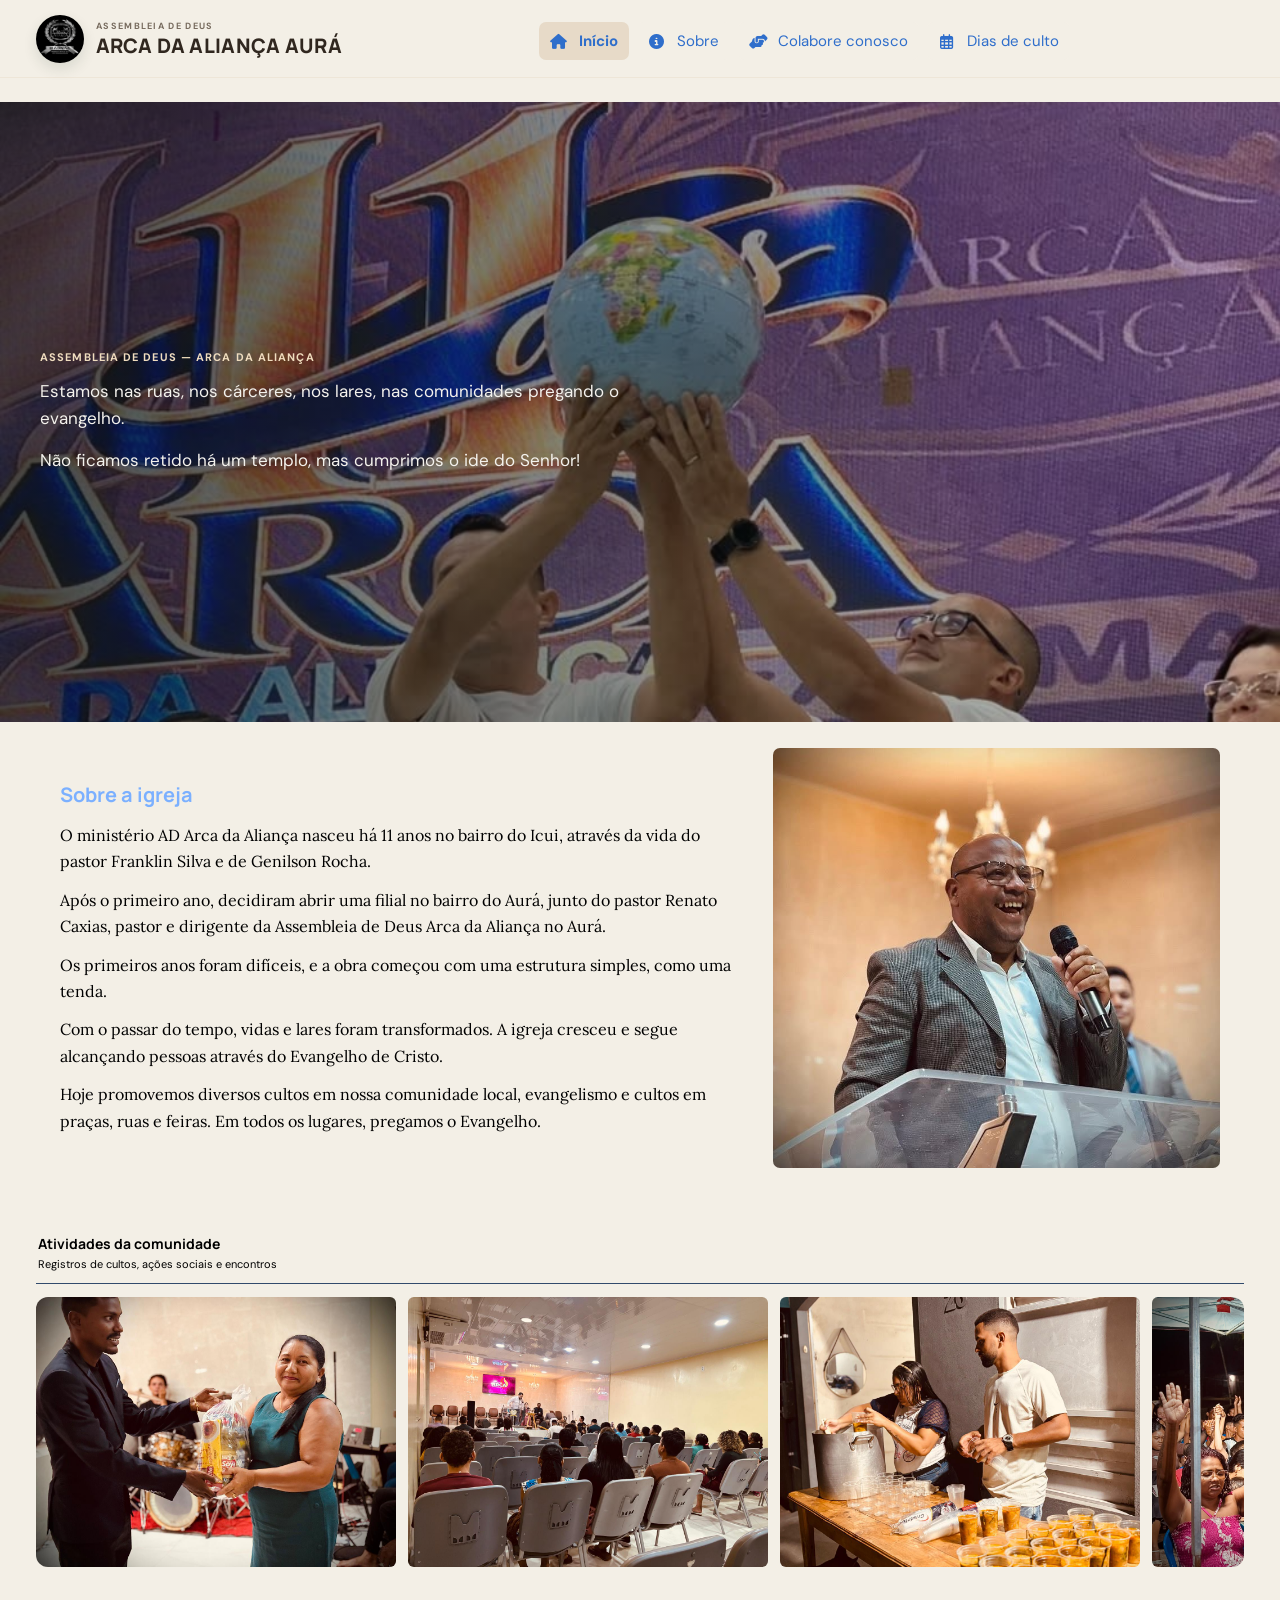
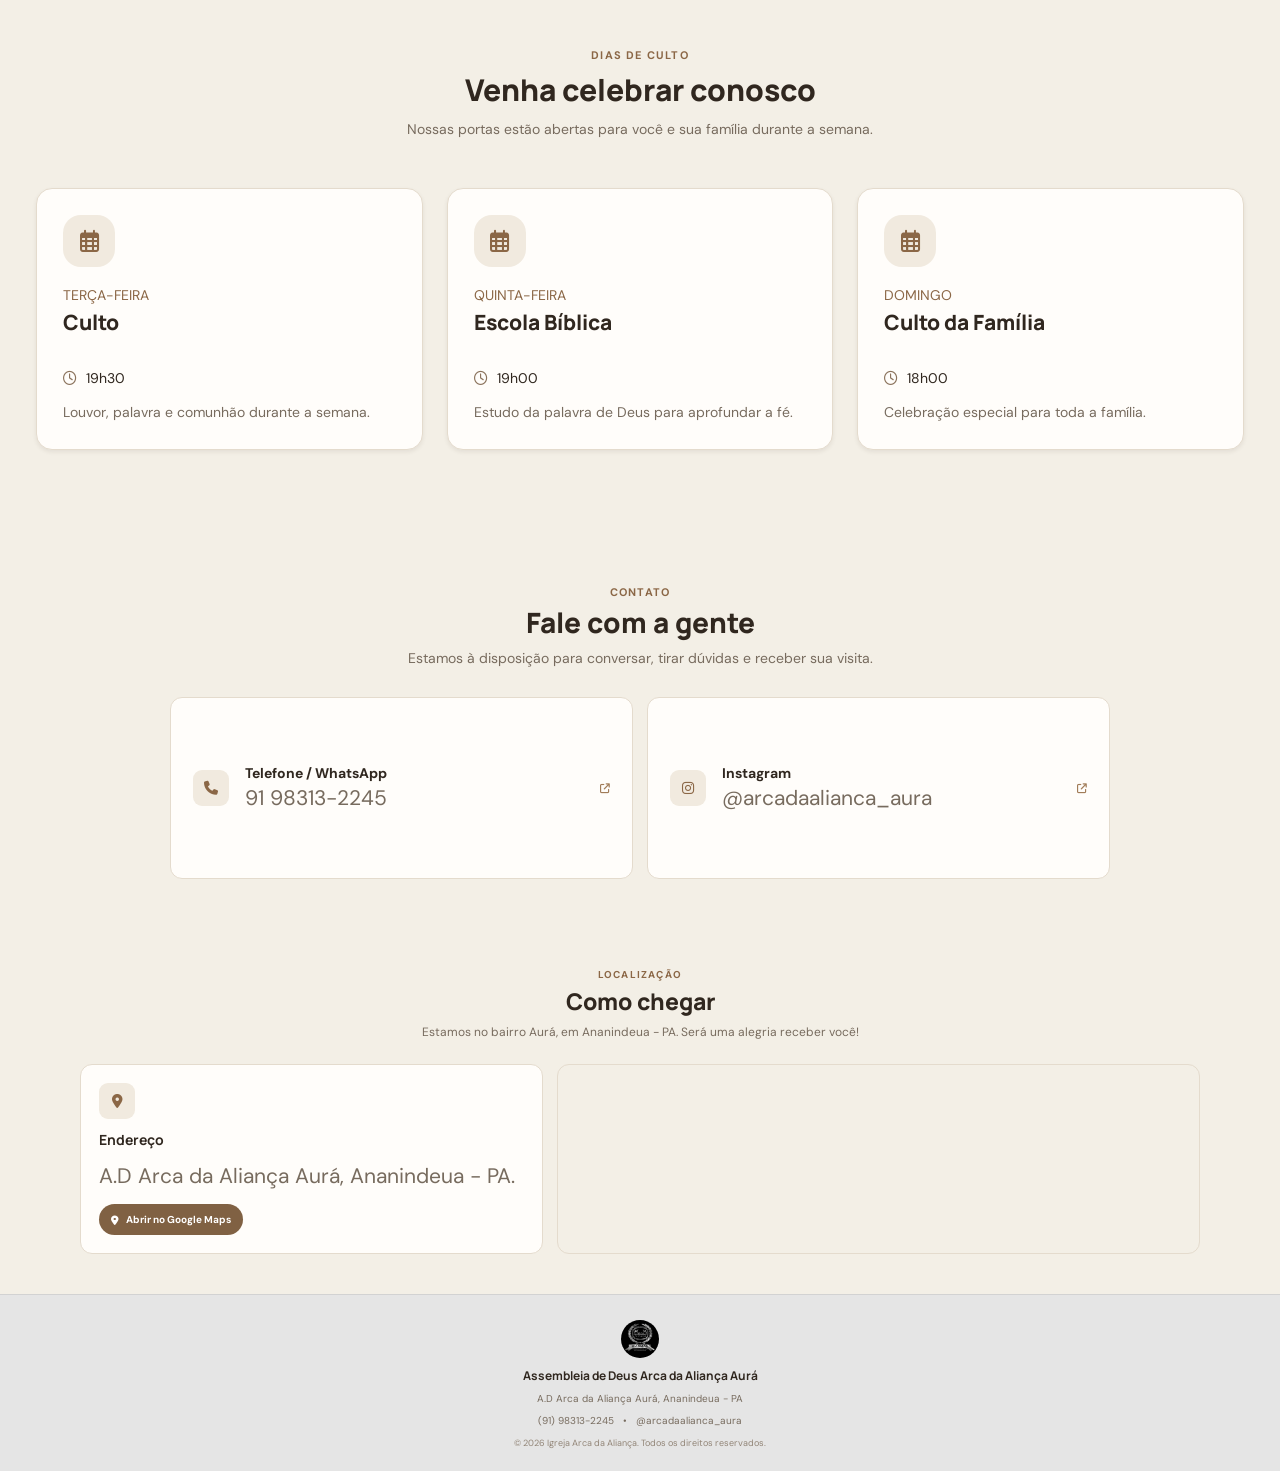
==== commit 2c664364: "Match contact and address type sizes" ====
--- a/dashboard.html
+++ b/dashboard.html
@@ -9,7 +9,7 @@
     <link rel="preconnect" href="https://fonts.gstatic.com" crossorigin />
     <link href="https://fonts.googleapis.com/css2?family=DM+Sans:wght@400;500;600;700&family=Lora:wght@400;500;600;700&family=Manrope:wght@500;600;700;800&display=swap" rel="stylesheet" />
     <link rel="stylesheet" href="https://cdnjs.cloudflare.com/ajax/libs/font-awesome/6.5.2/css/all.min.css" />
-    <link rel="stylesheet" href="dashboard.css?v=20261015-layout7" />
+    <link rel="stylesheet" href="dashboard.css?v=20261015-layout8" />
   </head>
   <body class="dark-preview">
     <div class="app">
--- a/dashboard.css
+++ b/dashboard.css
@@ -255,14 +255,14 @@
 .contact-card:hover { border-color: #a17c58; transform: translateY(-2px); }
 .closing-icon { align-items: center; background: #f1eadf; border-radius: 9px; color: #8b6746; display: inline-flex; flex: 0 0 36px; height: 36px; justify-content: center; width: 36px; }
 .contact-card strong, .contact-card small { display: block; }
-.contact-card strong { font-size: 12px; }
-.contact-card small { color: #776b5e; font-size: 11px; margin-top: 3px; }
+.contact-card strong { font-size: 14px; }
+.contact-card small { color: #776b5e; font-size: 21px; line-height: 1.3; margin-top: 3px; }
 .contact-arrow { color: #a17c58; font-size: 10px; margin-left: auto; }
 .location-section { background: #f3efe6; margin: 0 -36px; padding: 39px 36px 40px; }
 .location-layout { align-items: stretch; display: grid; gap: 14px; grid-template-columns: minmax(220px, .72fr) minmax(0, 1fr); margin: 22px auto 0; max-width: 1120px; }
 .address-card { align-content: center; background: #fffdfa; border: 1px solid #e4dbcd; border-radius: 12px; min-height: 180px; padding: 18px; }
-.address-card h3 { color: #30271f; font: 700 13px "Manrope", sans-serif; margin-top: 11px; }
-.address-card p { color: #776b5e; font-size: 12px; line-height: 1.6; margin-top: 6px; }
+.address-card h3 { color: #30271f; font: 700 14px "Manrope", sans-serif; margin-top: 11px; }
+.address-card p { color: #776b5e; font-size: 21px; line-height: 1.3; margin-top: 6px; }
 .map-link { align-items: center; background: #806143; border-radius: 20px; color: white; display: inline-flex; font-size: 10px; font-weight: 700; gap: 7px; margin-top: 14px; padding: 9px 12px; text-decoration: none; }
 .map-link:hover { background: #654b32; }
 .location-map { border: 1px solid #e4dbcd; border-radius: 12px; min-height: 180px; overflow: hidden; }
